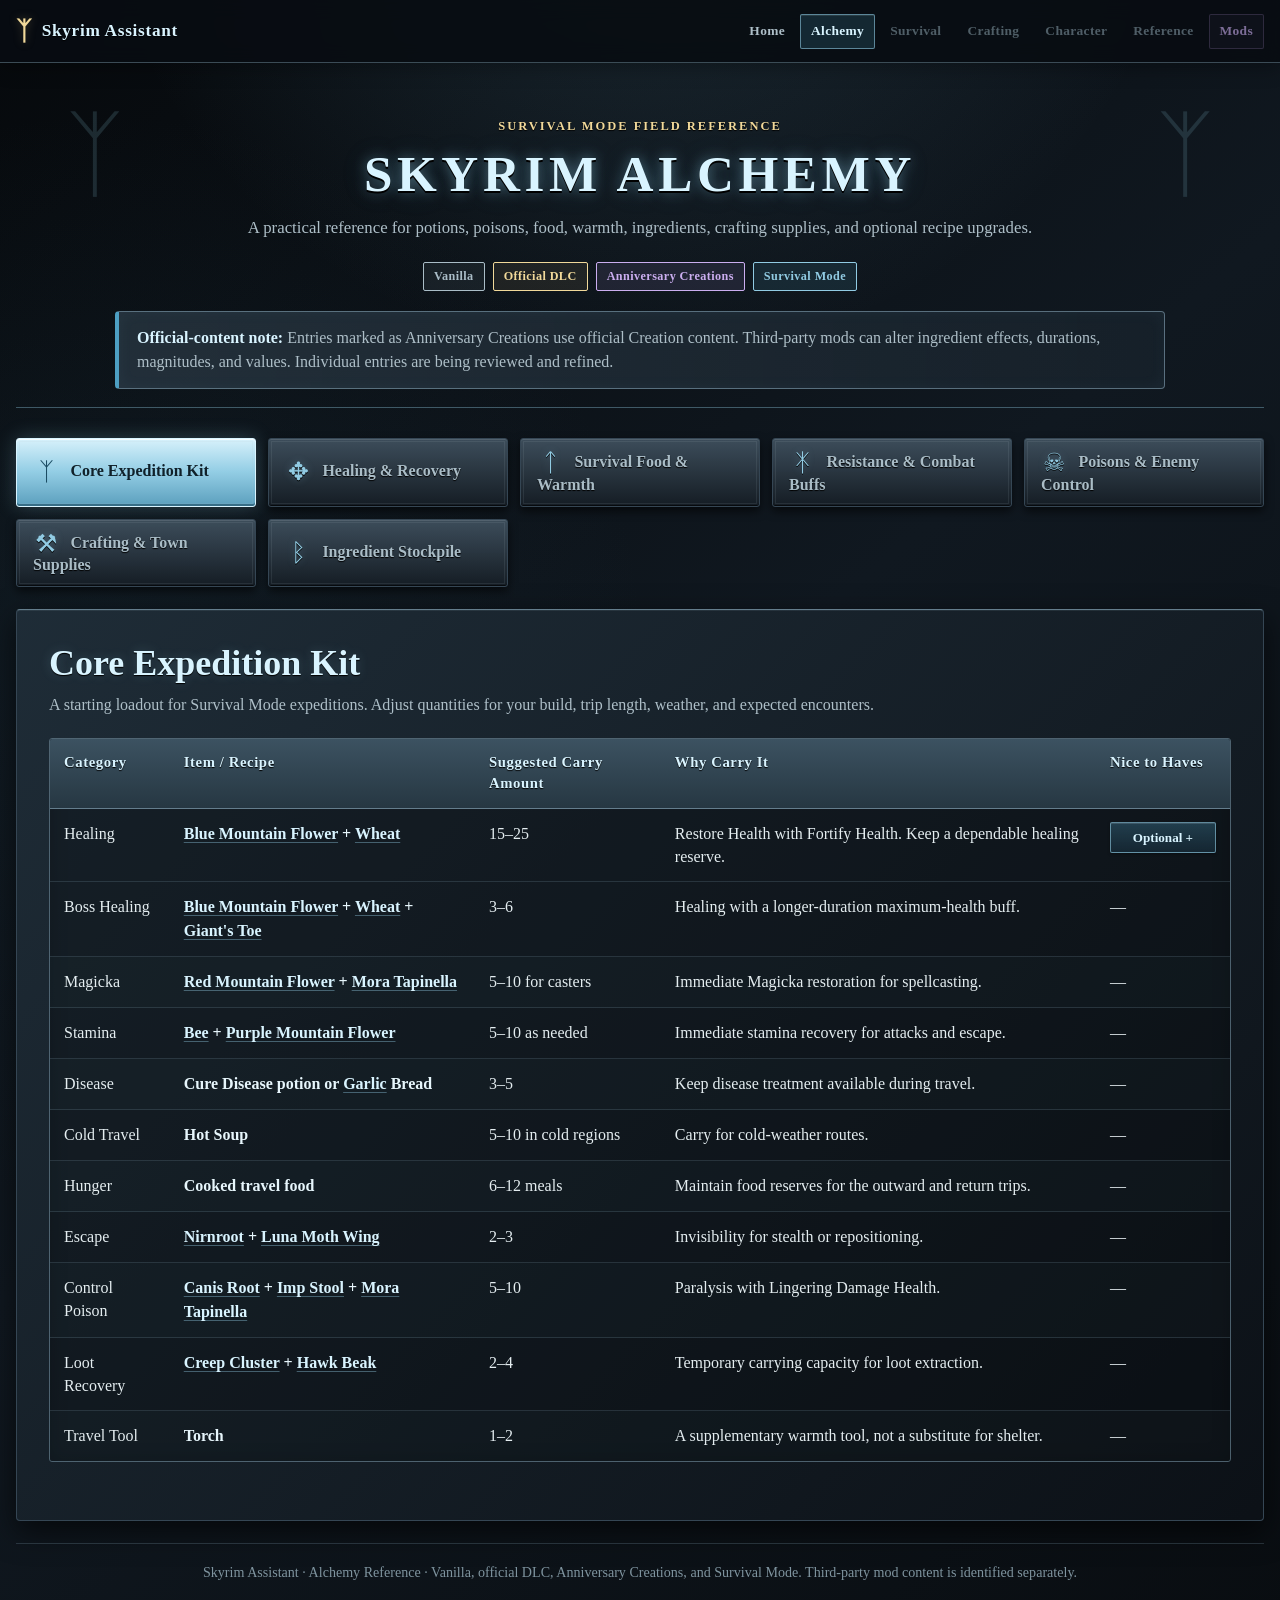
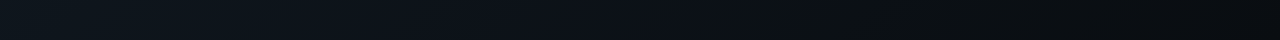
==== Alchemy.html @ 19f149a6 "Survival - Hot Soup Added" ====
<!doctype html>
<html lang="en">

<head>
    <meta charset="utf-8" />
    <meta name="viewport" content="width=device-width, initial-scale=1" />
    <meta name="description"
        content="Skyrim Anniversary Edition Survival Mode alchemy reference for potions, poisons, ingredients, food, and crafting." />

    <title>Alchemy | Skyrim Assistant</title>

    <link rel="stylesheet" href="css/Site.css" />
    <link rel="stylesheet" href="css/Alchemy.css" />
</head>

<body>
    <header class="site-header">
        <div class="site-header-inner">
            <a class="site-logo" href="index.html">
                <span class="site-logo-rune" aria-hidden="true">ᛉ</span>
                <span>Skyrim Assistant</span>
            </a>

            <nav class="site-nav" aria-label="Main navigation">
                <a href="index.html">Home</a>
                <a class="active" href="Alchemy.html" aria-current="page">Alchemy</a>
                <span class="site-nav-placeholder">Survival</span>
                <span class="site-nav-placeholder">Crafting</span>
                <span class="site-nav-placeholder">Character</span>
                <span class="site-nav-placeholder">Reference</span>
                <span class="site-nav-placeholder mod-nav-link">Mods</span>
            </nav>
        </div>
    </header>

    <main class="page-shell">
        <header class="page-header">
            <p class="page-kicker">Survival Mode Field Reference</p>
            <h1>Skyrim Alchemy</h1>

            <p class="subtitle">
                A practical reference for potions, poisons, food, warmth, ingredients,
                crafting supplies, and optional recipe upgrades.
            </p>

            <div class="content-status" aria-label="Supported content">
                <span class="content-badge badge-vanilla">Vanilla</span>
                <span class="content-badge badge-dlc">Official DLC</span>
                <span class="content-badge badge-ae">Anniversary Creations</span>
                <span class="content-badge badge-survival">Survival Mode</span>
            </div>

            <div class="warning">
                <strong>Official-content note:</strong>
                Entries marked as Anniversary Creations use official Creation content.
                Third-party mods can alter ingredient effects, durations, magnitudes,
                and values. Individual entries are being reviewed and refined.
            </div>
        </header>

        <nav class="category-nav" aria-label="Alchemy categories">
            <button class="tab-button active" type="button" data-target="core-kit">
                <span class="tab-icon" aria-hidden="true">ᛉ</span>
                Core Expedition Kit
            </button>

            <button class="tab-button" type="button" data-target="healing">
                <span class="tab-icon" aria-hidden="true">✥</span>
                Healing &amp; Recovery
            </button>

            <button class="tab-button" type="button" data-target="survival">
                <span class="tab-icon" aria-hidden="true">ᛏ</span>
                Survival Food &amp; Warmth
            </button>

            <button class="tab-button" type="button" data-target="resistance">
                <span class="tab-icon" aria-hidden="true">ᛡ</span>
                Resistance &amp; Combat Buffs
            </button>

            <button class="tab-button" type="button" data-target="poisons">
                <span class="tab-icon" aria-hidden="true">☠</span>
                Poisons &amp; Enemy Control
            </button>

            <button class="tab-button" type="button" data-target="crafting">
                <span class="tab-icon" aria-hidden="true">⚒</span>
                Crafting &amp; Town Supplies
            </button>

            <button class="tab-button" type="button" data-target="ingredients">
                <span class="tab-icon" aria-hidden="true">ᛒ</span>
                Ingredient Stockpile
            </button>

        </nav>

        <!-- CORE EXPEDITION KIT -->
        <section id="core-kit" class="panel active">
            <h2>Core Expedition Kit</h2>

            <p class="panel-intro">
                A starting loadout for Survival Mode expeditions. Adjust quantities
                for your build, trip length, weather, and expected encounters.
            </p>

            <div class="table-wrap">
                <table>
                    <thead>
                        <tr>
                            <th scope="col">Category</th>
                            <th scope="col">Item / Recipe</th>
                            <th scope="col">Suggested Carry Amount</th>
                            <th scope="col">Why Carry It</th>
                            <th scope="col">Nice to Haves</th>
                        </tr>
                    </thead>

                    <tbody>
                        <tr>
                            <td>Healing</td>
                            <td class="recipe">Blue Mountain Flower + Wheat</td>
                            <td>15–25</td>
                            <td>
                                Restore Health with Fortify Health.
                                Keep a dependable healing reserve.
                            </td>
                            <td>
                                <button class="nice-to-have-button" type="button" aria-expanded="false"
                                    aria-controls="nice-core-healing">
                                    Optional +
                                </button>
                            </td>
                        </tr>

                        <tr id="nice-core-healing" class="nice-to-have-row" hidden>
                            <td colspan="5">
                                <div class="nice-to-have-content">
                                    <strong>Nice to haves:</strong>
                                    Add Giant's Toe for longer-duration Fortify Health.
                                    Reserve this variant for difficult encounters rather than
                                    routine batches.
                                </div>
                            </td>
                        </tr>

                        <tr>
                            <td>Boss Healing</td>
                            <td class="recipe">
                                Blue Mountain Flower + Wheat + Giant's Toe
                            </td>
                            <td>3–6</td>
                            <td>
                                Healing with a longer-duration maximum-health buff.
                            </td>
                            <td>—</td>
                        </tr>

                        <tr>
                            <td>Magicka</td>
                            <td class="recipe">Red Mountain Flower + Mora Tapinella</td>
                            <td>5–10 for casters</td>
                            <td>Immediate Magicka restoration for spellcasting.</td>
                            <td>—</td>
                        </tr>

                        <tr>
                            <td>Stamina</td>
                            <td class="recipe">Bee + Purple Mountain Flower</td>
                            <td>5–10 as needed</td>
                            <td>Immediate stamina recovery for attacks and escape.</td>
                            <td>—</td>
                        </tr>

                        <tr>
                            <td>Disease</td>
                            <td class="recipe">Cure Disease potion or Garlic Bread</td>
                            <td>3–5</td>
                            <td>Keep disease treatment available during travel.</td>
                            <td>—</td>
                        </tr>

                        <tr>
                            <td>Cold Travel</td>
                            <td class="recipe">Hot Soup</td>
                            <td>5–10 in cold regions</td>
                            <td>Carry for cold-weather routes.</td>
                            <td>—</td>
                        </tr>

                        <tr>
                            <td>Hunger</td>
                            <td class="recipe">Cooked travel food</td>
                            <td>6–12 meals</td>
                            <td>Maintain food reserves for the outward and return trips.</td>
                            <td>—</td>
                        </tr>

                        <tr>
                            <td>Escape</td>
                            <td class="recipe">Nirnroot + Luna Moth Wing</td>
                            <td>2–3</td>
                            <td>Invisibility for stealth or repositioning.</td>
                            <td>—</td>
                        </tr>

                        <tr>
                            <td>Control Poison</td>
                            <td class="recipe">
                                Canis Root + Imp Stool + Mora Tapinella
                            </td>
                            <td>5–10</td>
                            <td>Paralysis with Lingering Damage Health.</td>
                            <td>—</td>
                        </tr>

                        <tr>
                            <td>Loot Recovery</td>
                            <td class="recipe">Creep Cluster + Hawk Beak</td>
                            <td>2–4</td>
                            <td>Temporary carrying capacity for loot extraction.</td>
                            <td>—</td>
                        </tr>

                        <tr>
                            <td>Travel Tool</td>
                            <td class="recipe">Torch</td>
                            <td>1–2</td>
                            <td>A supplementary warmth tool, not a substitute for shelter.</td>
                            <td>—</td>
                        </tr>
                    </tbody>
                </table>
            </div>
        </section>

        <!--Healing & Recovery-->
        <section class="panel" id="healing">
            <h2>
                Healing &amp; Recovery
            </h2>
            <p class="panel-intro">
                Practical recipes for health, stamina, and Magicka restoration, regeneration, disease treatment, and
                temporary carrying capacity. Open an optional group for ingredient alternatives, pairing warnings, and
                selected specialty recipes.
            </p>
            <div class="table-wrap">
                <table>
                    <thead>
                        <tr>
                            <th scope="col">
                                Effects
                            </th>
                            <th scope="col">
                                Ingredients
                            </th>
                            <th scope="col">
                                Use Case
                            </th>
                            <th scope="col">
                                Nice to Haves
                            </th>
                        </tr>
                    </thead>

                    <!-- START: RESTORE HEALTH MAIN ROW -->
                    <tbody>
                        <tr>
                            <td>
                                Restore Health
                            </td>
                            <td class="recipe">
                                Blue Mountain Flower + Butterfly Wing
                            </td>
                            <td>
                                <span class="tag tag-essential">
                                    Essential
                                </span>
                                Basic immediate healing using gatherable ingredients.
                                Pick Blue Mountain Flowers and catch orange butterflies.
                                Open the ingredient pool for substitutes and useful pairings.
                            </td>
                            <td>
                                <button aria-controls="nice-healing-basic" aria-expanded="false"
                                    class="nice-to-have-button" type="button">
                                    Optional +
                                </button>
                            </td>
                        </tr>
                    </tbody>
                    <!-- END: RESTORE HEALTH MAIN ROW -->
                    <!-- START: NICE HEALING BASIC -->
                    <tbody class="ingredient-pool" hidden="" id="nice-healing-basic">
                        <tr class="nice-to-have-row healing-legend-row">
                            <td colspan="4">
                                <strong>
                                    Healing ingredient pool:
                                </strong>
                                Combine two different ingredients from the ingredient rows below. Green means no harmful
                                shared effects with other ingredients in this listed pool. Yellow identifies pairings to
                                avoid. Purple rows are complete specialty recipes. Add a third ingredient only when it
                                improves magnitude, duration, or useful effects.
                            </td>
                        </tr>
                        <tr class="nice-to-have-row ingredient-safe">
                            <td>
                                Restore Health
                            </td>
                            <td class="recipe">
                                Blue Mountain Flower
                            </td>
                            <td class="nice-to-have-use">
                                Gather flowers while traveling or grow your own.
                                Wheat also adds Fortify Health.
                            </td>
                            <td class="nice-to-have-empty-cell">
                            </td>
                        </tr>
                        <tr class="nice-to-have-row ingredient-safe">
                            <td>
                                Restore Health
                            </td>
                            <td class="recipe">
                                Butterfly Wing
                            </td>
                            <td class="nice-to-have-use">
                                Catch orange butterflies, not blue butterflies.
                            </td>
                            <td class="nice-to-have-empty-cell">
                            </td>
                        </tr>
                        <tr class="nice-to-have-row ingredient-safe">
                            <td>
                                Restore Health
                            </td>
                            <td class="recipe">
                                Blue Dartwing
                            </td>
                            <td class="nice-to-have-use">
                                Collect blue dragonflies near water.
                                Swamp Fungal Pod or Ash Hopper Jelly also adds Resist Shock.
                            </td>
                            <td class="nice-to-have-empty-cell">
                            </td>
                        </tr>
                        <tr class="nice-to-have-row ingredient-safe">
                            <td>
                                Restore Health
                            </td>
                            <td class="recipe">
                                Charred Skeever Hide
                            </td>
                            <td class="nice-to-have-use">
                                Collect from cooked skeevers, not ordinary dead skeevers.
                                Ash Hopper Jelly also adds Restore Stamina;
                                Felsaad Tern Feathers also adds Cure Disease.
                            </td>
                            <td class="nice-to-have-empty-cell">
                            </td>
                        </tr>
                        <tr class="nice-to-have-row ingredient-safe">
                            <td>
                                Restore Health
                            </td>
                            <td class="recipe">
                                Rock Warbler Egg
                            </td>
                            <td class="nice-to-have-use">
                                Harvest nests in rocky regions, especially the Reach.
                                Keep as an opportunistic substitute.
                            </td>
                            <td class="nice-to-have-empty-cell">
                            </td>
                        </tr>
                        <tr class="nice-to-have-row ingredient-safe">
                            <td>
                                Restore Health
                            </td>
                            <td class="recipe">
                                Ash Hopper Jelly
                            </td>
                            <td class="nice-to-have-use">
                                <span class="tag tag-dlc">
                                    Dragonborn / Solstheim
                                </span>
                                Loot ash hoppers.
                                Blue Dartwing or Swamp Fungal Pod also adds Resist Shock;
                                Charred Skeever Hide also adds Restore Stamina.
                            </td>
                            <td class="nice-to-have-empty-cell">
                            </td>
                        </tr>
                        <tr class="nice-to-have-row ingredient-safe">
                            <td>
                                Restore Health
                            </td>
                            <td class="recipe">
                                Felsaad Tern Feathers
                            </td>
                            <td class="nice-to-have-use">
                                <span class="tag tag-dlc">
                                    Dragonborn / Solstheim
                                </span>
                                Collect from Felsaad Terns.
                                Charred Skeever Hide also adds Cure Disease.
                            </td>
                            <td class="nice-to-have-empty-cell">
                            </td>
                        </tr>
                        <tr class="nice-to-have-row ingredient-caution">
                            <td>
                                Restore Health
                            </td>
                            <td class="recipe">
                                Wheat
                            </td>
                            <td class="nice-to-have-use">
                                Harvest from farms or grow your own.
                                <strong>
                                    Avoid Swamp Fungal Pod:
                                </strong>
                                this pairing adds Lingering Damage Magicka.
                                Butterfly Wing gives healing only;
                                Blue Mountain Flower also adds Fortify Health.
                            </td>
                            <td class="nice-to-have-empty-cell">
                            </td>
                        </tr>
                        <tr class="nice-to-have-row ingredient-caution">
                            <td>
                                Restore Health
                            </td>
                            <td class="recipe">
                                Swamp Fungal Pod
                            </td>
                            <td class="nice-to-have-use">
                                Gather in Hjaalmarch's marshes.
                                <strong>
                                    Avoid Wheat:
                                </strong>
                                this pairing adds Lingering Damage Magicka.
                                Blue Dartwing or Ash Hopper Jelly also adds Resist Shock.
                            </td>
                            <td class="nice-to-have-empty-cell">
                            </td>
                        </tr>
                        <tr class="nice-to-have-row healing-specialty">
                            <td>
                                Restore Health + longer-duration Fortify Health
                            </td>
                            <td class="recipe">
                                Blue Mountain Flower + Wheat + Giant's Toe
                            </td>
                            <td class="nice-to-have-use">
                                Specialty recipe using a Giant's Toe already collected.
                                Normally extends Fortify Health from 60 to 300 seconds.
                                It does not increase immediate healing.
                                Giant's Toe is not an interchangeable healing ingredient.
                            </td>
                            <td class="nice-to-have-empty-cell">
                            </td>
                        </tr>
                    </tbody>
                    <!-- END: NICE HEALING BASIC -->

                    <!-- START: REGENERATE HEALTH MAIN ROW -->
                    <tbody>
                        <tr>
                            <td>
                                Regenerate Health
                            </td>
                            <td class="recipe">
                                Garlic + Juniper Berries
                            </td>
                            <td>
                                <span class="tag tag-survival">
                                    Important for Survival
                                </span>
                                Supports health recovery over time rather than immediate healing.
                                Collect Garlic from kitchens and Juniper Berries while exploring.
                                Keep Restore Health potions available for emergencies.
                            </td>
                            <td>
                                <button aria-controls="nice-health-regeneration" aria-expanded="false"
                                    class="nice-to-have-button" type="button">
                                    Optional +
                                </button>
                            </td>
                        </tr>
                    </tbody>
                    <!-- END: REGENERATE HEALTH MAIN ROW -->
                    <!-- START: NICE HEALTH REGENERATION -->
                    <tbody class="ingredient-pool" hidden="" id="nice-health-regeneration">
                        <tr class="nice-to-have-row healing-legend-row">
                            <td colspan="4">
                                <strong>
                                    Health regeneration ingredient pool:
                                </strong>
                                Combine two different ingredients from the ingredient rows below. Green means no harmful
                                shared effects with other ingredients in this listed pool. Yellow identifies pairings to
                                avoid. Purple rows are complete specialty recipes. Add a third ingredient only when it
                                improves magnitude, duration, or useful effects.
                            </td>
                        </tr>
                        <tr class="nice-to-have-row ingredient-safe">
                            <td>
                                Regenerate Health
                            </td>
                            <td class="recipe">
                                Garlic
                            </td>
                            <td class="nice-to-have-use">
                                Collect hanging Garlic braids and loose kitchen supplies.
                                Keep a separate reserve for cooking.
                            </td>
                            <td class="nice-to-have-empty-cell">
                            </td>
                        </tr>
                        <tr class="nice-to-have-row ingredient-safe">
                            <td>
                                Regenerate Health
                            </td>
                            <td class="recipe">
                                Juniper Berries
                            </td>
                            <td class="nice-to-have-use">
                                Gather from juniper trees, especially in the Reach.
                                Angelfish also adds Fortify Archery.
                            </td>
                            <td class="nice-to-have-empty-cell">
                            </td>
                        </tr>
                        <tr class="nice-to-have-row ingredient-safe">
                            <td>
                                Regenerate Health
                            </td>
                            <td class="recipe">
                                Vampire Dust
                            </td>
                            <td class="nice-to-have-use">
                                Save drops from defeated vampires.
                                Luna Moth Wing also adds Invisibility.
                                Treat as encounter loot rather than a bulk gathering staple.
                            </td>
                            <td class="nice-to-have-empty-cell">
                            </td>
                        </tr>
                        <tr class="nice-to-have-row ingredient-safe">
                            <td>
                                Regenerate Health
                            </td>
                            <td class="recipe">
                                Emperor Parasol Moss
                            </td>
                            <td class="nice-to-have-use">
                                <span class="tag tag-dlc">
                                    Dragonborn / Solstheim
                                </span>
                                Gather while exploring Solstheim.
                                Keep as a regional substitute.
                            </td>
                            <td class="nice-to-have-empty-cell">
                            </td>
                        </tr>
                        <tr class="nice-to-have-row ingredient-safe">
                            <td>
                                Regenerate Health
                            </td>
                            <td class="recipe">
                                Angelfish
                            </td>
                            <td class="nice-to-have-use">
                                <span class="tag tag-ae">
                                    Official Creation / Fishing
                                </span>
                                Nordic Barnacle also adds Waterbreathing;
                                Juniper Berries also adds Fortify Archery.
                                Save for useful specialty combinations.
                            </td>
                            <td class="nice-to-have-empty-cell">
                            </td>
                        </tr>
                        <tr class="nice-to-have-row ingredient-caution">
                            <td>
                                Regenerate Health
                            </td>
                            <td class="recipe">
                                Luna Moth Wing
                            </td>
                            <td class="nice-to-have-use">
                                Catch luna moths while exploring at night.
                                <strong>
                                    Avoid Namira's Rot and Nordic Barnacle:
                                </strong>
                                either pairing adds Damage Magicka.
                                Vampire Dust also adds Invisibility.
                            </td>
                            <td class="nice-to-have-empty-cell">
                            </td>
                        </tr>
                        <tr class="nice-to-have-row ingredient-caution">
                            <td>
                                Regenerate Health
                            </td>
                            <td class="recipe">
                                Namira's Rot
                            </td>
                            <td class="nice-to-have-use">
                                Gather fungus from cave floors.
                                <strong>
                                    Avoid Luna Moth Wing and Nordic Barnacle:
                                </strong>
                                either pairing adds Damage Magicka.
                                Garlic or Juniper Berries is a clean pairing.
                            </td>
                            <td class="nice-to-have-empty-cell">
                            </td>
                        </tr>
                        <tr class="nice-to-have-row ingredient-caution">
                            <td>
                                Regenerate Health
                            </td>
                            <td class="recipe">
                                Nordic Barnacle
                            </td>
                            <td class="nice-to-have-use">
                                Gather barnacle clusters around submerged ruins and shipwrecks.
                                <strong>
                                    Avoid Luna Moth Wing and Namira's Rot:
                                </strong>
                                either pairing adds Damage Magicka.
                                Angelfish also adds Waterbreathing.
                            </td>
                            <td class="nice-to-have-empty-cell">
                            </td>
                        </tr>
                        <tr class="nice-to-have-row healing-specialty">
                            <td>
                                Regenerate Health + Invisibility
                            </td>
                            <td class="recipe">
                                Luna Moth Wing + Vampire Dust
                            </td>
                            <td class="nice-to-have-use">
                                A two-ingredient stealth-and-recovery potion.
                                Useful for retreating or repositioning while supporting recovery.
                                A third ingredient is unnecessary unless it adds another useful effect.
                            </td>
                            <td class="nice-to-have-empty-cell">
                            </td>
                        </tr>
                        <tr class="nice-to-have-row healing-specialty">
                            <td>
                                Regenerate Health + Waterbreathing
                            </td>
                            <td class="recipe">
                                Angelfish + Nordic Barnacle
                            </td>
                            <td class="nice-to-have-use">
                                <span class="tag tag-ae">
                                    Official Creation / Fishing
                                </span>
                                Combines recovery support with underwater breathing.
                                Use when exploring submerged locations with an Angelfish available.
                            </td>
                            <td class="nice-to-have-empty-cell">
                            </td>
                        </tr>
                        <tr class="nice-to-have-row healing-specialty">
                            <td>
                                Regenerate Health + Fortify Archery
                            </td>
                            <td class="recipe">
                                Angelfish + Juniper Berries
                            </td>
                            <td class="nice-to-have-use">
                                <span class="tag tag-ae">
                                    Official Creation / Fishing
                                </span>
                                Situational archer preparation.
                                Combines regeneration support with an archery buff
                                using only two ingredients.
                            </td>
                            <td class="nice-to-have-empty-cell">
                            </td>
                        </tr>
                    </tbody>
                    <!-- END: NICE HEALTH REGENERATION -->

                    <!-- START: RESTORE STAMINA MAIN ROW -->
                    <tbody>
                        <tr>
                            <td>
                                Restore Stamina
                            </td>
                            <td class="recipe">
                                Bee + Purple Mountain Flower
                            </td>
                            <td>
                                Immediate stamina recovery for sprinting, power attacks,
                                and escaping dangerous encounters.
                                Collect Bees and Purple Mountain Flowers while traveling.
                                Open the ingredient pool for alternatives, pairing warnings,
                                and specialty recipes.
                            </td>
                            <td>
                                <button aria-controls="nice-stamina-basic" aria-expanded="false"
                                    class="nice-to-have-button" type="button">
                                    Optional +
                                </button>
                            </td>
                        </tr>
                    </tbody>
                    <!-- END: RESTORE STAMINA MAIN ROW -->
                    <!-- START: NICE STAMINA BASIC -->
                    <tbody class="ingredient-pool" hidden="" id="nice-stamina-basic">
                        <tr class="nice-to-have-row healing-legend-row">
                            <td colspan="4">
                                <strong>
                                    Stamina restoration ingredient pool:
                                </strong>
                                Combine two different ingredients from the ingredient rows below. Green means no harmful
                                shared effects with other ingredients in this listed pool. Yellow identifies pairings to
                                avoid. Purple rows are complete specialty recipes. Add a third ingredient only when it
                                improves magnitude, duration, or useful effects.
                            </td>
                        </tr>
                        <tr class="nice-to-have-row ingredient-safe">
                            <td>
                                Restore Stamina
                            </td>
                            <td class="recipe">
                                Orange Dartwing
                            </td>
                            <td class="nice-to-have-use">
                                Catch orange dragonflies near water.
                                Blue Dartwing is a different ingredient, not a substitute.
                                Pair with Bee or Purple Mountain Flower for stamina restoration.
                            </td>
                            <td class="nice-to-have-empty-cell">
                            </td>
                        </tr>
                        <tr class="nice-to-have-row ingredient-safe">
                            <td>
                                Restore Stamina
                            </td>
                            <td class="recipe">
                                Charred Skeever Hide
                            </td>
                            <td class="nice-to-have-use">
                                Collect from cooked skeevers, not ordinary dead skeevers.
                                Eye of Sabre Cat also adds Restore Health;
                                Mudcrab Chitin also adds Cure Disease and Resist Poison.
                            </td>
                            <td class="nice-to-have-empty-cell">
                            </td>
                        </tr>
                        <tr class="nice-to-have-row ingredient-safe">
                            <td>
                                Restore Stamina
                            </td>
                            <td class="recipe">
                                Mudcrab Chitin
                            </td>
                            <td class="nice-to-have-use">
                                Collect from defeated mudcrabs.
                                Charred Skeever Hide also adds Cure Disease and Resist Poison.
                            </td>
                            <td class="nice-to-have-empty-cell">
                            </td>
                        </tr>
                        <tr class="nice-to-have-row ingredient-safe">
                            <td>
                                Restore Stamina
                            </td>
                            <td class="recipe">
                                Eye of Sabre Cat
                            </td>
                            <td class="nice-to-have-use">
                                Save drops from defeated sabre cats.
                                Charred Skeever Hide also adds Restore Health.
                                Treat as encounter loot rather than a routine gathering staple.
                            </td>
                            <td class="nice-to-have-empty-cell">
                            </td>
                        </tr>
                        <tr class="nice-to-have-row ingredient-safe">
                            <td>
                                Restore Stamina
                            </td>
                            <td class="recipe">
                                Hawk Beak
                            </td>
                            <td class="nice-to-have-use">
                                Collect from hawks you bring down.
                                Purple Mountain Flower also adds Resist Frost;
                                Netch Jelly also adds Fortify Carry Weight.
                            </td>
                            <td class="nice-to-have-empty-cell">
                            </td>
                        </tr>
                        <tr class="nice-to-have-row ingredient-safe">
                            <td>
                                Restore Stamina
                            </td>
                            <td class="recipe">
                                Large Antlers
                            </td>
                            <td class="nice-to-have-use">
                                Collect from deer.
                                Small Antlers are a different ingredient, not a substitute.
                                Torchbug Thorax also adds Fortify Stamina.
                            </td>
                            <td class="nice-to-have-empty-cell">
                            </td>
                        </tr>
                        <tr class="nice-to-have-row ingredient-safe">
                            <td>
                                Restore Stamina
                            </td>
                            <td class="recipe">
                                Netch Jelly
                            </td>
                            <td class="nice-to-have-use">
                                <span class="tag tag-dlc">
                                    Dragonborn / Solstheim
                                </span>
                                Collect from defeated netches.
                                Has a 2× Restore Stamina magnitude modifier.
                                Hawk Beak also adds Fortify Carry Weight.
                                Save for stronger recovery or specialty combinations.
                            </td>
                            <td class="nice-to-have-empty-cell">
                            </td>
                        </tr>
                        <tr class="nice-to-have-row ingredient-caution">
                            <td>
                                Restore Stamina
                            </td>
                            <td class="recipe">
                                Bee
                            </td>
                            <td class="nice-to-have-use">
                                Catch around beehives.
                                <strong>
                                    Avoid Honeycomb:
                                </strong>
                                this pairing adds Ravage Stamina.
                                Purple Mountain Flower is a clean baseline partner.
                            </td>
                            <td class="nice-to-have-empty-cell">
                            </td>
                        </tr>
                        <tr class="nice-to-have-row ingredient-caution">
                            <td>
                                Restore Stamina
                            </td>
                            <td class="recipe">
                                Purple Mountain Flower
                            </td>
                            <td class="nice-to-have-use">
                                Gather along roads or grow your own.
                                <strong>
                                    Avoid Torchbug Thorax:
                                </strong>
                                this pairing adds Lingering Damage Magicka.
                                Bee gives restoration only;
                                Hawk Beak also adds Resist Frost.
                            </td>
                            <td class="nice-to-have-empty-cell">
                            </td>
                        </tr>
                        <tr class="nice-to-have-row ingredient-caution">
                            <td>
                                Restore Stamina
                            </td>
                            <td class="recipe">
                                Honeycomb
                            </td>
                            <td class="nice-to-have-use">
                                Collect from beehives.
                                <strong>
                                    Avoid Bee:
                                </strong>
                                this pairing adds Ravage Stamina.
                                Purple Mountain Flower is a clean alternative.
                            </td>
                            <td class="nice-to-have-empty-cell">
                            </td>
                        </tr>
                        <tr class="nice-to-have-row ingredient-caution">
                            <td>
                                Restore Stamina
                            </td>
                            <td class="recipe">
                                Torchbug Thorax
                            </td>
                            <td class="nice-to-have-use">
                                Catch torchbugs at night.
                                <strong>
                                    Avoid Purple Mountain Flower:
                                </strong>
                                this pairing adds Lingering Damage Magicka.
                                Large Antlers also adds Fortify Stamina.
                            </td>
                            <td class="nice-to-have-empty-cell">
                            </td>
                        </tr>
                        <tr class="nice-to-have-row healing-specialty">
                            <td>
                                Restore Stamina + Restore Health
                            </td>
                            <td class="recipe">
                                Charred Skeever Hide + Eye of Sabre Cat
                            </td>
                            <td class="nice-to-have-use">
                                Two-resource recovery using encounter supplies.
                                No third ingredient needed.
                            </td>
                            <td class="nice-to-have-empty-cell">
                            </td>
                        </tr>
                        <tr class="nice-to-have-row healing-specialty">
                            <td>
                                Restore Stamina + Fortify Stamina
                            </td>
                            <td class="recipe">
                                Large Antlers + Torchbug Thorax
                            </td>
                            <td class="nice-to-have-use">
                                Immediate stamina recovery with a temporary increase
                                to maximum stamina.
                                A complete two-ingredient recipe.
                            </td>
                            <td class="nice-to-have-empty-cell">
                            </td>
                        </tr>
                        <tr class="nice-to-have-row healing-specialty">
                            <td>
                                Restore Stamina + Resist Frost
                            </td>
                            <td class="recipe">
                                Purple Mountain Flower + Hawk Beak
                            </td>
                            <td class="nice-to-have-use">
                                Stamina recovery with protection against frost damage.
                                Resist Frost does not protect against Survival Mode's
                                environmental cold.
                            </td>
                            <td class="nice-to-have-empty-cell">
                            </td>
                        </tr>
                        <tr class="nice-to-have-row healing-specialty">
                            <td>
                                Restore Stamina + Regenerate Stamina
                            </td>
                            <td class="recipe">
                                Bee + Purple Mountain Flower + Mora Tapinella
                            </td>
                            <td class="nice-to-have-use">
                                Immediate recovery plus stamina regeneration.
                                Bee and Purple Mountain Flower activate Restore Stamina.
                                Bee and Mora Tapinella activate Regenerate Stamina.
                                The third ingredient adds a useful effect rather than
                                merely repeating restoration.
                            </td>
                            <td class="nice-to-have-empty-cell">
                            </td>
                        </tr>
                    </tbody>
                    <!-- END: NICE STAMINA BASIC -->
                    <!-- START: REGENERATE STAMINA MAIN ROW -->
                    <tbody>
                        <tr>
                            <td>
                                Regenerate Stamina
                            </td>
                            <td class="recipe">
                                Fly Amanita + Mora Tapinella
                            </td>
                            <td>
                                Faster stamina recovery during extended activity,
                                rather than an immediate refill.
                                Gather Fly Amanita and Mora Tapinella or grow your own.
                                Open the ingredient pool for alternatives and a
                                two-handed combat preparation recipe.
                            </td>
                            <td>
                                <button aria-controls="nice-stamina-regeneration" aria-expanded="false"
                                    class="nice-to-have-button" type="button">
                                    Optional +
                                </button>
                            </td>
                        </tr>
                    </tbody>
                    <!-- END: REGENERATE STAMINA MAIN ROW -->
                    <!-- START: NICE STAMINA REGENERATION -->
                    <tbody class="ingredient-pool" hidden="" id="nice-stamina-regeneration">
                        <tr class="nice-to-have-row healing-legend-row">
                            <td colspan="4">
                                <strong>
                                    Stamina regeneration ingredient pool:
                                </strong>
                                Combine two different ingredients from the ingredient rows below. Green means no harmful
                                shared effects with other ingredients in this listed pool. Purple rows are complete
                                specialty recipes. Add a third ingredient only when it improves magnitude, duration, or
                                useful effects.
                            </td>
                        </tr>
                        <tr class="nice-to-have-row ingredient-safe">
                            <td>
                                Regenerate Stamina
                            </td>
                            <td class="recipe">
                                Fly Amanita
                            </td>
                            <td class="nice-to-have-use">
                                Gather red mushrooms or grow your own.
                                Pair with Bee, Mora Tapinella, or Scaly Pholiota
                                for stamina regeneration only.
                                Used in the two-handed specialty below.
                            </td>
                            <td class="nice-to-have-empty-cell">
                            </td>
                        </tr>
                        <tr class="nice-to-have-row ingredient-safe">
                            <td>
                                Regenerate Stamina
                            </td>
                            <td class="recipe">
                                Mora Tapinella
                            </td>
                            <td class="nice-to-have-use">
                                Gather from forest logs and stumps or grow your own.
                                Bee or Fly Amanita gives regeneration only;
                                Scaly Pholiota also adds Fortify Illusion.
                            </td>
                            <td class="nice-to-have-empty-cell">
                            </td>
                        </tr>
                        <tr class="nice-to-have-row ingredient-safe">
                            <td>
                                Regenerate Stamina
                            </td>
                            <td class="recipe">
                                Scaly Pholiota
                            </td>
                            <td class="nice-to-have-use">
                                Gather from trees and stumps or grow your own.
                                Bee or Fly Amanita gives regeneration only;
                                Mora Tapinella also adds Fortify Illusion.
                            </td>
                            <td class="nice-to-have-empty-cell">
                            </td>
                        </tr>
                        <tr class="nice-to-have-row ingredient-safe">
                            <td>
                                Regenerate Stamina
                            </td>
                            <td class="recipe">
                                Bee
                            </td>
                            <td class="nice-to-have-use">
                                Catch around beehives.
                                Pair with Fly Amanita, Mora Tapinella, or Scaly Pholiota
                                for stamina regeneration only.
                                Used in the two-handed specialty below.
                            </td>
                            <td class="nice-to-have-empty-cell">
                            </td>
                        </tr>
                        <tr class="nice-to-have-row healing-specialty">
                            <td>
                                Regenerate Stamina + Fortify Two-handed + Resist Fire
                            </td>
                            <td class="recipe">
                                Bee + Fly Amanita + Dragon's Tongue
                            </td>
                            <td class="nice-to-have-use">
                                Preparation for sustained two-handed combat,
                                especially against fire damage.
                                Bee and Fly Amanita activate Regenerate Stamina.
                                Fly Amanita and Dragon's Tongue activate
                                Fortify Two-handed and Resist Fire.
                            </td>
                            <td class="nice-to-have-empty-cell">
                            </td>
                        </tr>
                    </tbody>
                    <!-- END: NICE STAMINA REGENERATION -->
                    <!-- START: RESTORE MAGICKA MAIN ROW -->
                    <tbody>
                        <tr>
                            <td>
                                Restore Magicka
                            </td>
                            <td class="recipe">
                                Red Mountain Flower + Mora Tapinella
                            </td>
                            <td>
                                Immediate Magicka recovery for spellcasting.
                                Gather Red Mountain Flowers along roads and Mora Tapinella
                                from forest logs and stumps, or grow your own.
                                Open the ingredient pool for alternatives, pairing warnings,
                                and specialty recipes.
                            </td>
                            <td>
                                <button aria-controls="nice-magicka-basic" aria-expanded="false"
                                    class="nice-to-have-button" type="button">
                                    Optional +
                                </button>
                            </td>
                        </tr>
                    </tbody>
                    <!-- END: RESTORE MAGICKA MAIN ROW -->
                    <!-- START: NICE MAGICKA BASIC -->
                    <tbody class="ingredient-pool" hidden="" id="nice-magicka-basic">
                        <tr class="nice-to-have-row healing-legend-row">
                            <td colspan="4">
                                <strong>
                                    Magicka restoration ingredient pool:
                                </strong>
                                Combine two different ingredients from the ingredient rows below. Green means no harmful
                                shared effects with other ingredients in this listed pool. Yellow identifies pairings to
                                avoid. Purple rows are complete specialty recipes. Add a third ingredient only when it
                                improves magnitude, duration, or useful effects.
                            </td>
                        </tr>
                        <tr class="nice-to-have-row ingredient-safe">
                            <td>
                                Restore Magicka
                            </td>
                            <td class="recipe">
                                Mora Tapinella
                            </td>
                            <td class="nice-to-have-use">
                                Gather from forest logs and stumps or grow your own.
                                Red Mountain Flower gives restoration only;
                                Dwarven Oil also adds Fortify Illusion.
                            </td>
                            <td class="nice-to-have-empty-cell">
                            </td>
                        </tr>
                        <tr class="nice-to-have-row ingredient-safe">
                            <td>
                                Restore Magicka
                            </td>
                            <td class="recipe">
                                Creep Cluster
                            </td>
                            <td class="nice-to-have-use">
                                Gather in Eastmarch's volcanic region or grow your own.
                                Pair with Red Mountain Flower or Mora Tapinella
                                for Magicka restoration.
                            </td>
                            <td class="nice-to-have-empty-cell">
                            </td>
                        </tr>
                        <tr class="nice-to-have-row ingredient-safe">
                            <td>
                                Restore Magicka
                            </td>
                            <td class="recipe">
                                Grass Pod
                            </td>
                            <td class="nice-to-have-use">
                                Gather from grass plants in northern coastal regions.
                                Keep as a regional substitute when collected during travel.
                            </td>
                            <td class="nice-to-have-empty-cell">
                            </td>
                        </tr>
                        <tr class="nice-to-have-row ingredient-safe">
                            <td>
                                Restore Magicka
                            </td>
                            <td class="recipe">
                                Vampire Dust
                            </td>
                            <td class="nice-to-have-use">
                                Save drops from defeated vampires.
                                Treat as an encounter-loot substitute.
                                Keep a reserve for regeneration and invisibility recipes.
                            </td>
                            <td class="nice-to-have-empty-cell">
                            </td>
                        </tr>
                        <tr class="nice-to-have-row ingredient-safe">
                            <td>
                                Restore Magicka
                            </td>
                            <td class="recipe">
                                Dwarven Oil
                            </td>
                            <td class="nice-to-have-use">
                                Save drops from Dwarven automatons.
                                Mora Tapinella also adds Fortify Illusion.
                                Outside this pool, avoid Taproot:
                                that pairing also activates Weakness to Magic.
                            </td>
                            <td class="nice-to-have-empty-cell">
                            </td>
                        </tr>
                        <tr class="nice-to-have-row ingredient-caution">
                            <td>
                                Restore Magicka
                            </td>
                            <td class="recipe">
                                Red Mountain Flower
                            </td>
                            <td class="nice-to-have-use">
                                Gather along roads or grow your own.
                                <strong>
                                    Avoid White Cap and Ectoplasm:
                                </strong>
                                White Cap adds Ravage Magicka;
                                Ectoplasm adds Damage Health.
                                Mora Tapinella is a clean baseline partner.
                            </td>
                            <td class="nice-to-have-empty-cell">
                            </td>
                        </tr>
                        <tr class="nice-to-have-row ingredient-caution">
                            <td>
                                Restore Magicka
                            </td>
                            <td class="recipe">
                                Elves Ear
                            </td>
                            <td class="nice-to-have-use">
                                Collect dried bundles from kitchens and interiors.
                                <strong>
                                    Avoid White Cap:
                                </strong>
                                this pairing adds Weakness to Frost.
                                Red Mountain Flower is a clean restoration partner.
                                Fire Salts also adds Resist Fire.
                            </td>
                            <td class="nice-to-have-empty-cell">
                            </td>
                        </tr>
                        <tr class="nice-to-have-row ingredient-caution">
                            <td>
                                Restore Magicka
                            </td>
                            <td class="recipe">
                                White Cap
                            </td>
                            <td class="nice-to-have-use">
                                Gather mushrooms in caves or grow your own.
                                <strong>
                                    Avoid Red Mountain Flower and Elves Ear:
                                </strong>
                                Red Mountain Flower adds Ravage Magicka;
                                Elves Ear adds Weakness to Frost.
                                Mora Tapinella is a clean alternative.
                            </td>
                            <td class="nice-to-have-empty-cell">
                            </td>
                        </tr>
                        <tr class="nice-to-have-row ingredient-caution">
                            <td>
                                Restore Magicka
                            </td>
                            <td class="recipe">
                                Ectoplasm
                            </td>
                            <td class="nice-to-have-use">
                                Save drops from defeated ghosts.
                                <strong>
                                    Avoid Red Mountain Flower:
                                </strong>
                                this pairing adds Damage Health,
                                even though the pairing also adds Fortify Magicka.
                                Mora Tapinella is a clean restoration partner.
                            </td>
                            <td class="nice-to-have-empty-cell">
                            </td>
                        </tr>
                        <tr class="nice-to-have-row healing-specialty">
                            <td>
                                Restore Magicka + Resist Fire
                            </td>
                            <td class="recipe">
                                Elves Ear + Fire Salts
                            </td>
                            <td class="nice-to-have-use">
                                Immediate Magicka recovery with temporary protection
                                against fire damage.
                                Keep a separate reserve of Fire Salts for Survival Mode hot soup.
                            </td>
                            <td class="nice-to-have-empty-cell">
                            </td>
                        </tr>
                        <tr class="nice-to-have-row healing-specialty">
                            <td>
                                Restore Magicka + Restore Stamina
                            </td>
                            <td class="recipe">
                                Mora Tapinella + Pearl + Purple Mountain Flower
                            </td>
                            <td class="nice-to-have-use">
                                Two-resource recovery for spellcasting and physical activity.
                                Mora Tapinella and Pearl activate Restore Magicka.
                                Pearl and Purple Mountain Flower activate Restore Stamina.
                                The third ingredient adds a useful restoration effect.
                            </td>
                            <td class="nice-to-have-empty-cell">
                            </td>
                        </tr>
                    </tbody>
                    <!-- END: NICE MAGICKA BASIC -->
                    <!-- START: REGENERATE MAGICKA MAIN ROW -->
                    <tbody>
                        <tr>
                            <td>
                                Regenerate Magicka
                            </td>
                            <td class="recipe">
                                Garlic + Salt Pile
                            </td>
                            <td>
                                Supports Magicka recovery during extended spellcasting
                                rather than providing an immediate refill.
                                Collect Garlic and Salt Piles while exploring.
                                Keep separate reserves for Survival Mode cooking.
                                Open the ingredient pool for alternatives, pairing warnings,
                                and specialty recipes.
                            </td>
                            <td>
                                <button aria-controls="nice-magicka-regeneration" aria-expanded="false"
                                    class="nice-to-have-button" type="button">
                                    Optional +
                                </button>
                            </td>
                        </tr>
                    </tbody>
                    <!-- END: REGENERATE MAGICKA MAIN ROW -->
                    <!-- START: NICE MAGICKA REGENERATION -->
                    <tbody class="ingredient-pool" hidden="" id="nice-magicka-regeneration">
                        <tr class="nice-to-have-row healing-legend-row">
                            <td colspan="4">
                                <strong>
                                    Magicka regeneration ingredient pool:
                                </strong>
                                Combine two different ingredients from the ingredient rows below. Green means no harmful
                                shared effects with other ingredients in this listed pool. Yellow identifies pairings to
                                avoid. Purple rows are complete specialty recipes. Add a third ingredient only when it
                                improves magnitude, duration, or useful effects.
                            </td>
                        </tr>
                        <tr class="nice-to-have-row ingredient-safe">
                            <td>
                                Regenerate Magicka
                            </td>
                            <td class="recipe">
                                Garlic
                            </td>
                            <td class="nice-to-have-use">
                                Collect hanging Garlic braids and loose kitchen supplies.
                                Salt Pile is a clean baseline partner.
                                Keep a separate reserve for cooking.
                            </td>
                            <td class="nice-to-have-empty-cell">
                            </td>
                        </tr>
                        <tr class="nice-to-have-row ingredient-safe">
                            <td>
                                Regenerate Magicka
                            </td>
                            <td class="recipe">
                                Fire Salts
                            </td>
                            <td class="nice-to-have-use">
                                Save gathered or looted supplies.
                                Dwarven Oil also adds Restore Magicka.
                                Keep a separate reserve for Survival Mode hot soup.
                            </td>
                            <td class="nice-to-have-empty-cell">
                            </td>
                        </tr>
                        <tr class="nice-to-have-row ingredient-safe">
                            <td>
                                Regenerate Magicka
                            </td>
                            <td class="recipe">
                                Salmon Roe
                            </td>
                            <td class="nice-to-have-use">
                                <span class="tag tag-dlc">
                                    Hearthfire
                                </span>
                                Collect from salmon.
                                Jazbay Grapes also adds Fortify Magicka.
                                Save for useful specialty combinations rather than routine batches.
                            </td>
                            <td class="nice-to-have-empty-cell">
                            </td>
                        </tr>
                        <tr class="nice-to-have-row ingredient-caution">
                            <td>
                                Regenerate Magicka
                            </td>
                            <td class="recipe">
                                Salt Pile
                            </td>
                            <td class="nice-to-have-use">
                                Collect from containers and other supplies.
                                <strong>
                                    Avoid Dwarven Oil and Jazbay Grapes:
                                </strong>
                                either pairing adds Weakness to Magic.
                                Garlic is a clean baseline partner.
                                Keep a separate reserve for cooking.
                            </td>
                            <td class="nice-to-have-empty-cell">
                            </td>
                        </tr>
                        <tr class="nice-to-have-row ingredient-caution">
                            <td>
                                Regenerate Magicka
                            </td>
                            <td class="recipe">
                                Jazbay Grapes
                            </td>
                            <td class="nice-to-have-use">
                                Gather in Eastmarch's volcanic region or grow your own.
                                <strong>
                                    Avoid Salt Pile and Dwarven Oil:
                                </strong>
                                either pairing adds Weakness to Magic.
                                Garlic gives regeneration only;
                                Salmon Roe also adds Fortify Magicka.
                            </td>
                            <td class="nice-to-have-empty-cell">
                            </td>
                        </tr>
                        <tr class="nice-to-have-row ingredient-caution">
                            <td>
                                Regenerate Magicka
                            </td>
                            <td class="recipe">
                                Dwarven Oil
                            </td>
                            <td class="nice-to-have-use">
                                Save drops from Dwarven automatons.
                                <strong>
                                    Avoid Salt Pile and Jazbay Grapes:
                                </strong>
                                either pairing adds Weakness to Magic.
                                Fire Salts also adds Restore Magicka.
                            </td>
                            <td class="nice-to-have-empty-cell">
                            </td>
                        </tr>
                        <tr class="nice-to-have-row healing-specialty">
                            <td>
                                Regenerate Magicka + Restore Magicka
                            </td>
                            <td class="recipe">
                                Fire Salts + Dwarven Oil
                            </td>
                            <td class="nice-to-have-use">
                                Immediate Magicka recovery plus faster regeneration.
                                A complete two-ingredient recipe.
                                Reserve some Fire Salts for Survival Mode hot soup.
                            </td>
                            <td class="nice-to-have-empty-cell">
                            </td>
                        </tr>
                        <tr class="nice-to-have-row healing-specialty">
                            <td>
                                Regenerate Magicka + Fortify Magicka
                            </td>
                            <td class="recipe">
                                Garlic + Jazbay Grapes + Red Mountain Flower
                            </td>
                            <td class="nice-to-have-use">
                                Faster recovery with a temporary increase to maximum Magicka.
                                Garlic and Jazbay Grapes activate Regenerate Magicka.
                                Jazbay Grapes and Red Mountain Flower activate Fortify Magicka.
                                The third ingredient adds a useful preparation effect.
                            </td>
                            <td class="nice-to-have-empty-cell">
                            </td>
                        </tr>
                        <tr class="nice-to-have-row healing-specialty">
                            <td>
                                Regenerate Magicka + Fortify Magicka
                            </td>
                            <td class="recipe">
                                Salmon Roe + Jazbay Grapes
                            </td>
                            <td class="nice-to-have-use">
                                <span class="tag tag-dlc">
                                    Hearthfire ingredient
                                </span>
                                Two-ingredient caster preparation using Salmon Roe already collected.
                                Combines faster recovery with a temporary increase
                                to maximum Magicka.
                            </td>
                            <td class="nice-to-have-empty-cell">
                            </td>
                        </tr>
                        <tr class="nice-to-have-row healing-specialty">
                            <td>
                                Regenerate Magicka + Regenerate Health
                            </td>
                            <td class="recipe">
                                Garlic + Salt Pile + Juniper Berries
                            </td>
                            <td class="nice-to-have-use">
                                Supports both Magicka and health recovery over time.
                                Garlic and Salt Pile activate Regenerate Magicka.
                                Garlic and Juniper Berries activate Regenerate Health.
                                Keep immediate restoration potions available for emergencies.
                            </td>
                            <td class="nice-to-have-empty-cell">
                            </td>
                        </tr>
                    </tbody>
                    <!-- END: NICE MAGICKA REGENERATION -->
                    <!-- START: CURE DISEASE + RESTORE STAMINA + RESIST POISON MAIN ROW -->
                    <tbody>
                        <tr>
                            <td>
                                Cure Disease + Restore Stamina + Resist Poison
                            </td>
                            <td class="recipe">
                                Charred Skeever Hide + Mudcrab Chitin
                            </td>
                            <td>
                                Disease treatment with immediate stamina recovery
                                and temporary poison resistance.
                                Collect Charred Skeever Hide from cooked skeevers
                                and Mudcrab Chitin from defeated mudcrabs.
                                Open the optional list for standalone treatment,
                                alternative ingredients, and specialty recipes.
                            </td>
                            <td>
                                <button aria-controls="nice-cure-disease" aria-expanded="false"
                                    class="nice-to-have-button" type="button">
                                    Optional +
                                </button>
                            </td>
                        </tr>
                    </tbody>
                    <!-- END: CURE DISEASE + RESTORE STAMINA + RESIST POISON MAIN ROW -->
                    <!-- START: NICE CURE DISEASE -->
                    <tbody class="ingredient-pool" hidden="" id="nice-cure-disease">
                        <tr class="nice-to-have-row ingredient-safe">
                            <td>
                                Cure Disease — eat directly
                            </td>
                            <td class="recipe">
                                Hawk Feathers
                            </td>
                            <td class="nice-to-have-use">
                                Collect from hawks you bring down.
                                <strong>
                                    Use alone:
                                </strong>
                                eat directly for Cure Disease.
                                This guide reserves Hawk Feathers for standalone treatment,
                                not disease-cure potion recipes.
                            </td>
                            <td class="nice-to-have-empty-cell">
                            </td>
                        </tr>
                        <tr class="nice-to-have-row healing-legend-row">
                            <td colspan="4">
                                <strong>
                                    Disease-cure potion ingredient pool:
                                </strong>
                                Combine two different ingredients from the ingredient rows below. Green means no harmful
                                shared effects with other ingredients in this listed pool. Purple rows are complete
                                specialty recipes. Add a third ingredient only when it improves magnitude, duration, or
                                useful effects. Hawk Feathers are for direct consumption only in this guide and are not
                                part of the potion ingredient pool.
                            </td>
                        </tr>
                        <tr class="nice-to-have-row ingredient-safe">
                            <td>
                                Cure Disease
                            </td>
                            <td class="recipe">
                                Charred Skeever Hide
                            </td>
                            <td class="nice-to-have-use">
                                Collect from skeevers roasting over fires,
                                not ordinary dead skeevers.
                                Mudcrab Chitin also adds Restore Stamina and Resist Poison;
                                Felsaad Tern Feathers also adds Restore Health.
                            </td>
                            <td class="nice-to-have-empty-cell">
                            </td>
                        </tr>
                        <tr class="nice-to-have-row ingredient-safe">
                            <td>
                                Cure Disease
                            </td>
                            <td class="recipe">
                                Mudcrab Chitin
                            </td>
                            <td class="nice-to-have-use">
                                Save drops from defeated mudcrabs.
                                Charred Skeever Hide also adds Restore Stamina and Resist Poison.
                                Resist Poison provides temporary resistance;
                                it does not cure ongoing poison.
                            </td>
                            <td class="nice-to-have-empty-cell">
                            </td>
                        </tr>
                        <tr class="nice-to-have-row ingredient-safe">
                            <td>
                                Cure Disease
                            </td>
                            <td class="recipe">
                                Vampire Dust
                            </td>
                            <td class="nice-to-have-use">
                                Save drops from defeated vampires.
                                Use as an available substitute,
                                but consider reserving it for invisibility or regeneration recipes.
                            </td>
                            <td class="nice-to-have-empty-cell">
                            </td>
                        </tr>
                        <tr class="nice-to-have-row ingredient-safe">
                            <td>
                                Cure Disease
                            </td>
                            <td class="recipe">
                                Felsaad Tern Feathers
                            </td>
                            <td class="nice-to-have-use">
                                <span class="tag tag-dlc">
                                    Dragonborn / Solstheim
                                </span>
                                Collect from Felsaad Terns.
                                Charred Skeever Hide also adds Restore Health.
                                Keep as a regional recovery ingredient.
                            </td>
                            <td class="nice-to-have-empty-cell">
                            </td>
                        </tr>
                        <tr class="nice-to-have-row healing-specialty">
                            <td>
                                Cure Disease + Restore Health
                            </td>
                            <td class="recipe">
                                Charred Skeever Hide + Felsaad Tern Feathers
                            </td>
                            <td class="nice-to-have-use">
                                <span class="tag tag-dlc">
                                    Dragonborn ingredient
                                </span>
                                Disease treatment with immediate healing after an encounter.
                                A complete two-ingredient recovery recipe.
                            </td>
                            <td class="nice-to-have-empty-cell">
                            </td>
                        </tr>
                        <tr class="nice-to-have-row healing-specialty">
                            <td>
                                Cure Disease + Restore Stamina + Resist Poison
                            </td>
                            <td class="recipe">
                                Charred Skeever Hide + Mudcrab Chitin
                            </td>
                            <td class="nice-to-have-use">
                                Disease treatment, immediate stamina recovery,
                                and temporary poison resistance.
                                Useful for creature-heavy exploration.
                                Resist Poison does not cure an existing poison.
                            </td>
                            <td class="nice-to-have-empty-cell">
                            </td>
                        </tr>
                        <tr class="nice-to-have-row healing-specialty">
                            <td>
                                Cure Disease + Restore Health + Restore Stamina + Resist Poison
                            </td>
                            <td class="recipe">
                                Charred Skeever Hide + Felsaad Tern Feathers + Mudcrab Chitin
                            </td>
                            <td class="nice-to-have-use">
                                <span class="tag tag-dlc">
                                    Dragonborn ingredient
                                </span>
                                Combined disease treatment, health and stamina recovery,
                                and temporary poison resistance.
                                Felsaad Tern Feathers adds Restore Health to the
                                Charred Skeever Hide and Mudcrab Chitin recipe.
                                The third ingredient contributes a useful recovery effect.
                            </td>
                            <td class="nice-to-have-empty-cell">
                            </td>
                        </tr>
                    </tbody>
                    <!-- END: NICE CURE DISEASE -->
                    <!-- START: FORTIFY CARRY WEIGHT MAIN ROW -->
                    <tbody>
                        <tr>
                            <td>
                                Fortify Carry Weight
                            </td>
                            <td class="recipe">
                                Creep Cluster + Hawk Beak
                            </td>
                            <td>
                                <span class="tag tag-survival">
                                    Survival
                                </span>
                                Temporarily increases carrying capacity for loot extraction,
                                heavy materials, and the return trip from a dungeon.
                                Plan where to unload before the effect expires.
                                Open the ingredient pool for substitutes and pairing warnings.
                            </td>
                            <td>
                                <button aria-controls="nice-carry-weight" aria-expanded="false"
                                    class="nice-to-have-button" type="button">
                                    Optional +
                                </button>
                            </td>
                        </tr>
                    </tbody>
                    <!-- END: FORTIFY CARRY WEIGHT MAIN ROW -->
                    <!-- START: NICE CARRY WEIGHT -->
                    <tbody class="ingredient-pool" hidden="" id="nice-carry-weight">
                        <tr class="nice-to-have-row healing-legend-row">
                            <td colspan="4">
                                <strong>
                                    Carry-weight ingredient pool:
                                </strong>
                                Combine two different ingredients from the ingredient rows below. Green means no harmful
                                shared effects with other ingredients in this listed pool. Yellow identifies pairings to
                                avoid. Add a third ingredient only when it improves magnitude, duration, or useful
                                effects.
                            </td>
                        </tr>
                        <tr class="nice-to-have-row ingredient-safe">
                            <td>
                                Fortify Carry Weight
                            </td>
                            <td class="recipe">
                                Hawk Beak
                            </td>
                            <td class="nice-to-have-use">
                                Collect from hawks you bring down.
                                Creep Cluster is the baseline partner.
                                Netch Jelly also adds Restore Stamina.
                            </td>
                            <td class="nice-to-have-empty-cell">
                            </td>
                        </tr>
                        <tr class="nice-to-have-row ingredient-safe">
                            <td>
                                Fortify Carry Weight
                            </td>
                            <td class="recipe">
                                River Betty
                            </td>
                            <td class="nice-to-have-use">
                                Catch fish in rivers and lakes.
                                Use as an available substitute in a carry-weight potion.
                            </td>
                            <td class="nice-to-have-empty-cell">
                            </td>
                        </tr>
                        <tr class="nice-to-have-row ingredient-safe">
                            <td>
                                Fortify Carry Weight
                            </td>
                            <td class="recipe">
                                Wisp Wrappings
                            </td>
                            <td class="nice-to-have-use">
                                Save drops from defeated wispmothers.
                                Treat as encounter loot rather than a routine gathering staple.
                            </td>
                            <td class="nice-to-have-empty-cell">
                            </td>
                        </tr>
                        <tr class="nice-to-have-row ingredient-safe">
                            <td>
                                Fortify Carry Weight
                            </td>
                            <td class="recipe">
                                Netch Jelly
                            </td>
                            <td class="nice-to-have-use">
                                <span class="tag tag-dlc">
                                    Dragonborn / Solstheim
                                </span>
                                Collect from defeated netches.
                                Hawk Beak also adds Restore Stamina.
                            </td>
                            <td class="nice-to-have-empty-cell">
                            </td>
                        </tr>
                        <tr class="nice-to-have-row ingredient-caution">
                            <td>
                                Fortify Carry Weight
                            </td>
                            <td class="recipe">
                                Creep Cluster
                            </td>
                            <td class="nice-to-have-use">
                                Gather in Eastmarch's volcanic region or grow your own.
                                <strong>
                                    Avoid Scaly Pholiota:
                                </strong>
                                this pairing adds Weakness to Magic.
                                Hawk Beak is a clean baseline partner.
                            </td>
                            <td class="nice-to-have-empty-cell">
                            </td>
                        </tr>
                        <tr class="nice-to-have-row ingredient-caution">
                            <td>
                                Fortify Carry Weight
                            </td>
                            <td class="recipe">
                                Scaly Pholiota
                            </td>
                            <td class="nice-to-have-use">
                                Gather from trees and stumps or grow your own.
                                <strong>
                                    Avoid Creep Cluster:
                                </strong>
                                this pairing adds Weakness to Magic.
                                Hawk Beak or River Betty gives a clean carry-weight potion.
                            </td>
                            <td class="nice-to-have-empty-cell">
                            </td>
                        </tr>
                    </tbody>
                    <!-- END: NICE CARRY WEIGHT -->
                </table>
            </div>
        </section>

        <!-- START: SURVIVAL FOOD & WARMTH -->
        <section id="survival" class="panel">
            <h2>Survival Food &amp; Warmth</h2>

            <p class="panel-intro">
                Food, warmth tools, and rest for Survival Mode travel.
                Open an options group to view complete cooking recipes.
                Recipe options will be added as each entry is reviewed.
            </p>

            <div class="table-wrap">
                <table>
                    <thead>
                        <tr>
                            <th scope="col">Goal</th>
                            <th scope="col">Food / Tool</th>
                            <th scope="col">Reason to Carry or Use</th>
                            <th scope="col">Options</th>
                        </tr>
                    </thead>

                    <!-- START: COLD RECOVERY MAIN ROW -->
                    <tbody>
                        <tr>
                            <td>Cold recovery</td>
                            <td class="recipe">Hot food made with Fire Salts</td>

                            <td>
                                <span class="tag tag-essential">Essential</span>
                                Reduces accumulated cold and temporarily increases warmth.
                                Open the options group for complete recipes,
                                exact effects, and additional recovery benefits.
                            </td>

                            <td>
                                <button class="nice-to-have-button" type="button" aria-expanded="false"
                                    aria-controls="options-survival-cold">
                                    Optional +
                                </button>
                            </td>
                        </tr>
                    </tbody>
                    <!-- END: COLD RECOVERY MAIN ROW -->

                    <!-- START: COLD RECOVERY OPTIONS -->
                    <tbody id="options-survival-cold" class="ingredient-pool" hidden>
                        <!-- RECIPE OPTIONS LEGEND -->
                        <tr class="nice-to-have-row healing-legend-row">
                            <td colspan="4">
                                <strong>Warming-food recipes:</strong>
                                Each row is a complete cooking recipe.
                                All listed dishes weigh 0.5.
                                Recovery effects and durations describe the hot versions.
                                Ingredients are not interchangeable.
                            </td>
                        </tr>

                        <!-- EXPANDED COLUMN HEADINGS -->
                        <tr class="nice-to-have-row healing-legend-row">
                            <td><strong>Effects</strong></td>
                            <td><strong>Food</strong></td>
                            <td><strong>Ingredients</strong></td>
                            <td class="nice-to-have-empty-cell"></td>
                        </tr>

                        <!-- START: HOT POTATO SOUP -->
                        <tr class="nice-to-have-row ingredient-safe">
                            <td>
                                Restore Health: 10 points<br />
                                Restore Hunger: 380 points<br />
                                Reduce Cold: 200 points<br />
                                Fortify Warmth: 25 points for 300 seconds
                            </td>

                            <td class="recipe">Hot Potato Soup</td>

                            <td class="nice-to-have-use">
                                Fire Salts + Potato
                            </td>

                            <td class="nice-to-have-empty-cell"></td>
                        </tr>
                        <!-- END: HOT POTATO SOUP -->

                        <!-- START: HOT CABBAGE SOUP -->
                        <tr class="nice-to-have-row ingredient-safe">
                            <td>
                                Restore Health: 10 points<br />
                                Restore Hunger: 380 points<br />
                                Reduce Cold: 200 points<br />
                                Fortify Warmth: 25 points for 300 seconds
                            </td>

                            <td class="recipe">Hot Cabbage Soup</td>

                            <td class="nice-to-have-use">
                                Fire Salts + Cabbage
                            </td>

                            <td class="nice-to-have-empty-cell"></td>
                        </tr>
                        <!-- END: HOT CABBAGE SOUP -->

                        <!-- START: HOT TOMATO SOUP -->
                        <tr class="nice-to-have-row ingredient-safe">
                            <td>
                                Restore Health: 10 points<br />
                                Restore Hunger: 380 points<br />
                                Reduce Cold: 200 points<br />
                                Fortify Warmth: 25 points for 300 seconds
                            </td>

                            <td class="recipe">Hot Tomato Soup</td>

                            <td class="nice-to-have-use">
                                Fire Salts + Leek + Tomato + Garlic
                            </td>

                            <td class="nice-to-have-empty-cell"></td>
                        </tr>
                        <!-- END: HOT TOMATO SOUP -->

                        <!-- START: HOT VEGETABLE SOUP -->
                        <tr class="nice-to-have-row ingredient-safe">
                            <td>
                                Restore Health: 1 point/second for 720 seconds<br />
                                Restore Hunger: 380 points<br />
                                Reduce Cold: 200 points<br />
                                Fortify Warmth: 25 points for 300 seconds
                            </td>

                            <td class="recipe">Hot Vegetable Soup</td>

                            <td class="nice-to-have-use">
                                Fire Salts + Cabbage + Potato + Leek + Tomato
                            </td>

                            <td class="nice-to-have-empty-cell"></td>
                        </tr>
                        <!-- END: HOT VEGETABLE SOUP -->

                        <!-- START: HOT CRAB STEW -->
                        <tr class="nice-to-have-row ingredient-safe">
                            <td>
                                Restore Health: 1 point/second for 720 seconds<br />
                                Restore Stamina: 2 points/second for 720 seconds<br />
                                Restore Hunger: 380 points<br />
                                Reduce Cold: 200 points<br />
                                Fortify Warmth: 25 points for 300 seconds
                            </td>

                            <td class="recipe">
                                Hot Crab Stew<br />
                                <span class="tag tag-ae">Official Creation / Fishing</span>
                            </td>

                            <td class="nice-to-have-use">
                                Fire Salts + Crab Meat + Potato + Leek + Garlic
                            </td>

                            <td class="nice-to-have-empty-cell"></td>
                        </tr>
                        <!-- END: HOT CRAB STEW -->

                        <!-- START: HOT VENISON STEW -->
                        <tr class="nice-to-have-row ingredient-safe">
                            <td>
                                Restore Health: 1 point/second for 720 seconds<br />
                                Restore Hunger: 380 points<br />
                                Reduce Cold: 200 points<br />
                                Fortify Warmth: 25 points for 300 seconds
                            </td>

                            <td class="recipe">Hot Venison Stew</td>

                            <td class="nice-to-have-use">
                                Fire Salts + Venison + Potato + Leek
                            </td>

                            <td class="nice-to-have-empty-cell"></td>
                        </tr>
                        <!-- END: HOT VENISON STEW -->

                        <!-- START: HOT ELSWEYR FONDUE -->
                        <tr class="nice-to-have-row ingredient-safe">
                            <td>
                                Regenerate Magicka: 25% faster for 720 seconds<br />
                                Restore Hunger: 380 points<br />
                                Reduce Cold: 200 points<br />
                                Fortify Warmth: 25 points for 300 seconds
                            </td>

                            <td class="recipe">Hot Elsweyr Fondue</td>

                            <td class="nice-to-have-use">
                                Fire Salts + Eidar Cheese Wheel + Moon Sugar + Ale
                            </td>

                            <td class="nice-to-have-empty-cell"></td>
                        </tr>
                        <!-- END: HOT ELSWEYR FONDUE -->

                        <!-- START: HOT ROASTED TOMATO CRAB BISQUE -->
                        <tr class="nice-to-have-row ingredient-safe">
                            <td>
                                Restore Health: 15 points immediately<br />
                                Restore Health: 1 point/second for 720 seconds<br />
                                Restore Hunger: 380 points<br />
                                Reduce Cold: 200 points<br />
                                Fortify Warmth: 25 points for 300 seconds
                            </td>

                            <td class="recipe">
                                Hot Roasted Tomato Crab Bisque<br />
                                <span class="tag tag-ae">Official Creation / Fishing</span>
                            </td>

                            <td class="nice-to-have-use">
                                Fire Salts + Tomato + Butter + Crab Meat
                            </td>

                            <td class="nice-to-have-empty-cell"></td>
                        </tr>
                        <!-- END: HOT ROASTED TOMATO CRAB BISQUE -->
                    </tbody>
                    <!-- END: COLD RECOVERY OPTIONS -->

                    <!-- START: EMERGENCY WARMTH MAIN ROW -->
                    <tbody>
                        <tr>
                            <td>Emergency warmth</td>
                            <td class="recipe">Torch</td>

                            <td>
                                Supplementary warmth.
                                Plan shelter stops and carry hot food for cold-weather routes.
                            </td>

                            <td class="nice-to-have-empty">—</td>
                        </tr>
                    </tbody>
                    <!-- END: EMERGENCY WARMTH MAIN ROW -->

                    <!-- START: LIGHT TRAVEL RATIONS MAIN ROW -->
                    <tbody>
                        <tr>
                            <td>Light travel rations</td>

                            <td class="recipe">
                                Salmon Steak, Seared Slaughterfish,
                                Rabbit Haunch, Steamed Mudcrab Legs
                            </td>

                            <td>
                                Cooked food for travel.
                                Open the options group for complete ration recipes.
                            </td>

                            <td>
                                <button class="nice-to-have-button" type="button" aria-expanded="false"
                                    aria-controls="options-survival-rations">
                                    Optional +
                                </button>
                            </td>
                        </tr>
                    </tbody>
                    <!-- END: LIGHT TRAVEL RATIONS MAIN ROW -->

                    <!-- START: LIGHT TRAVEL RATIONS OPTIONS -->
                    <tbody id="options-survival-rations" class="ingredient-pool" hidden>
                        <tr class="nice-to-have-row healing-legend-row">
                            <td colspan="4">
                                <strong>Travel-ration recipe options:</strong>
                                Complete cooking recipes will be added here after review.
                            </td>
                        </tr>
                    </tbody>
                    <!-- END: LIGHT TRAVEL RATIONS OPTIONS -->

                    <!-- START: LARGE MEAL MAIN ROW -->
                    <tbody>
                        <tr>
                            <td>Large meal / combat food</td>
                            <td class="recipe">Crab Stew</td>

                            <td>
                                A meal to consider before a dungeon.
                            </td>

                            <td class="nice-to-have-empty">—</td>
                        </tr>
                    </tbody>
                    <!-- END: LARGE MEAL MAIN ROW -->

                    <!-- START: STAMINA MEAL MAIN ROW -->
                    <tbody>
                        <tr>
                            <td>Stamina meal</td>
                            <td class="recipe">Vegetable Soup</td>

                            <td>
                                Sustained stamina support.
                                Open the options group for complete stamina-meal recipes.
                            </td>

                            <td>
                                <button class="nice-to-have-button" type="button" aria-expanded="false"
                                    aria-controls="options-survival-stamina">
                                    Optional +
                                </button>
                            </td>
                        </tr>
                    </tbody>
                    <!-- END: STAMINA MEAL MAIN ROW -->

                    <!-- START: STAMINA MEAL OPTIONS -->
                    <tbody id="options-survival-stamina" class="ingredient-pool" hidden>
                        <tr class="nice-to-have-row healing-legend-row">
                            <td colspan="4">
                                <strong>Stamina-meal recipe options:</strong>
                                Complete cooking recipes will be added here after review.
                            </td>
                        </tr>
                    </tbody>
                    <!-- END: STAMINA MEAL OPTIONS -->

                    <!-- START: COMBAT MEAL MAIN ROW -->
                    <tbody>
                        <tr>
                            <td>Combat meal</td>
                            <td class="recipe">Beef Stew</td>

                            <td>
                                Food preparation for extended activity.
                                Open the options group for complete combat-meal recipes.
                            </td>

                            <td>
                                <button class="nice-to-have-button" type="button" aria-expanded="false"
                                    aria-controls="options-survival-combat">
                                    Optional +
                                </button>
                            </td>
                        </tr>
                    </tbody>
                    <!-- END: COMBAT MEAL MAIN ROW -->

                    <!-- START: COMBAT MEAL OPTIONS -->
                    <tbody id="options-survival-combat" class="ingredient-pool" hidden>
                        <tr class="nice-to-have-row healing-legend-row">
                            <td colspan="4">
                                <strong>Combat-meal recipe options:</strong>
                                Complete cooking recipes will be added here after review.
                            </td>
                        </tr>
                    </tbody>
                    <!-- END: COMBAT MEAL OPTIONS -->

                    <!-- START: DISEASE UTILITY MEAL MAIN ROW -->
                    <tbody>
                        <tr>
                            <td>Disease utility meal</td>
                            <td class="recipe">Garlic Bread</td>

                            <td>
                                Disease treatment alongside hunger restoration.
                            </td>

                            <td class="nice-to-have-empty">—</td>
                        </tr>
                    </tbody>
                    <!-- END: DISEASE UTILITY MEAL MAIN ROW -->

                    <!-- START: FATIGUE RECOVERY MAIN ROW -->
                    <tbody>
                        <tr>
                            <td>Fatigue recovery</td>
                            <td class="recipe">Sleep in a bed</td>

                            <td>
                                <span class="tag tag-survival">Survival</span>
                                Plan sleeping stops for long trips.
                            </td>

                            <td class="nice-to-have-empty">—</td>
                        </tr>
                    </tbody>
                    <!-- END: FATIGUE RECOVERY MAIN ROW -->

                    <!-- START: FOOD SAFETY MAIN ROW -->
                    <tbody>
                        <tr>
                            <td>Food safety</td>
                            <td class="recipe">Cooked food</td>

                            <td>
                                <span class="tag tag-danger">Avoid raw meat</span>
                                Choose cooked travel supplies.
                            </td>

                            <td class="nice-to-have-empty">—</td>
                        </tr>
                    </tbody>
                    <!-- END: FOOD SAFETY MAIN ROW -->
                </table>
            </div>
        </section>
        <!-- END: SURVIVAL FOOD & WARMTH -->

        <!-- RESISTANCE & COMBAT BUFFS -->
        <section id="resistance" class="panel">
            <h2>Resistance &amp; Combat Buffs</h2>
            <p class="panel-intro">
                Prepare for expected threats rather than carrying every possible buff.
                These entries will be reviewed individually.
            </p>

            <div class="table-wrap">
                <table>
                    <thead>
                        <tr>
                            <th scope="col">Threat / Job</th>
                            <th scope="col">Ingredients</th>
                            <th scope="col">Effect</th>
                            <th scope="col">Best Use</th>
                            <th scope="col">Nice to Haves</th>
                        </tr>
                    </thead>
                    <tbody>
                        <tr>
                            <td>Fire damage</td>
                            <td class="recipe">Snowberries + Dragon's Tongue</td>
                            <td>Resist Fire</td>
                            <td>Fire dragons and fire casters.</td>
                            <td>—</td>
                        </tr>
                        <tr>
                            <td>Frost damage</td>
                            <td class="recipe">Snowberries + Thistle Branch</td>
                            <td>Resist Frost</td>
                            <td>Frost dragons and frost casters.</td>
                            <td>—</td>
                        </tr>
                        <tr>
                            <td>Shock damage</td>
                            <td class="recipe">Snowberries + Swamp Fungal Pod</td>
                            <td>Resist Shock</td>
                            <td>Shock-based enemies.</td>
                            <td>—</td>
                        </tr>
                        <tr>
                            <td>Mixed elemental threats</td>
                            <td class="recipe">
                                Snowberries + Hawk Beak + Dragon's Tongue
                            </td>
                            <td>Elemental resistance — pending review</td>
                            <td>Mixed encounters; verify the exact effects before relying on it.</td>
                            <td>—</td>
                        </tr>
                        <tr>
                            <td>General magic defense</td>
                            <td class="recipe">Tundra Cotton + Void Salts</td>
                            <td>Resist Magic</td>
                            <td>Magic-heavy encounters.</td>
                            <td>—</td>
                        </tr>
                        <tr>
                            <td>Shield defense</td>
                            <td class="recipe">Tundra Cotton + Bleeding Crown</td>
                            <td>Fortify Block</td>
                            <td>Shield-based combat.</td>
                            <td>—</td>
                        </tr>
                        <tr>
                            <td>One-handed damage</td>
                            <td class="recipe">Bear Claws + Canis Root</td>
                            <td>Fortify One-handed</td>
                            <td>One-handed weapon encounters.</td>
                            <td>—</td>
                        </tr>
                        <tr>
                            <td>Two-handed damage</td>
                            <td class="recipe">Dragon's Tongue + Fly Amanita</td>
                            <td>Fortify Two-handed</td>
                            <td>Two-handed weapon encounters.</td>
                            <td>—</td>
                        </tr>
                        <tr>
                            <td>Archery damage</td>
                            <td class="recipe">Canis Root + Elves Ear</td>
                            <td>Fortify Archery</td>
                            <td>Archery preparation.</td>
                            <td>—</td>
                        </tr>
                        <tr>
                            <td>Stealth</td>
                            <td class="recipe">Abecean Longfin + Frost Mirriam</td>
                            <td>Fortify Sneak</td>
                            <td>Stealth approaches.</td>
                            <td>—</td>
                        </tr>
                        <tr>
                            <td>Lockpicking</td>
                            <td class="recipe">Falmer Ear + Namira's Rot</td>
                            <td>Fortify Lockpicking</td>
                            <td>Focused lockpicking tasks.</td>
                            <td>—</td>
                        </tr>
                    </tbody>
                </table>
            </div>
        </section>

        <!-- POISONS & ENEMY CONTROL -->
        <section id="poisons" class="panel">
            <h2>Poisons &amp; Enemy Control</h2>
            <p class="panel-intro">
                Weapon poisons for control and damage.
                These entries will be reviewed individually.
            </p>

            <div class="table-wrap">
                <table>
                    <thead>
                        <tr>
                            <th scope="col">Purpose</th>
                            <th scope="col">Ingredients</th>
                            <th scope="col">Effects</th>
                            <th scope="col">Practical Use</th>
                            <th scope="col">Nice to Haves</th>
                        </tr>
                    </thead>
                    <tbody>
                        <tr>
                            <td>Control and damage</td>
                            <td class="recipe">
                                Canis Root + Imp Stool + Mora Tapinella
                            </td>
                            <td>Paralysis + Lingering Damage Health</td>
                            <td>Control susceptible enemies while dealing damage.</td>
                            <td>—</td>
                        </tr>
                        <tr>
                            <td>Simple control</td>
                            <td class="recipe">Canis Root + Imp Stool</td>
                            <td>Paralysis</td>
                            <td>Two-ingredient control option.</td>
                            <td>—</td>
                        </tr>
                        <tr>
                            <td>Slow</td>
                            <td class="recipe">Deathbell + Salt Pile</td>
                            <td>Slow</td>
                            <td>Reduce an enemy's movement speed.</td>
                            <td>—</td>
                        </tr>
                        <tr>
                            <td>Basic damage</td>
                            <td class="recipe">Imp Stool + Skeever Tail</td>
                            <td>Damage Health</td>
                            <td>Routine damage poison.</td>
                            <td>—</td>
                        </tr>
                        <tr>
                            <td>Premium damage</td>
                            <td class="recipe">Chokeberry + Deathbell</td>
                            <td>Damage Health + Weakness to Poison</td>
                            <td>
                                <span class="tag tag-ae">AE / Rare Curios</span>
                                Specialty poison.
                            </td>
                            <td>—</td>
                        </tr>
                        <tr>
                            <td>Lingering damage</td>
                            <td class="recipe">Chokeberry + Mora Tapinella</td>
                            <td>Lingering Damage Health</td>
                            <td>
                                <span class="tag tag-ae">AE / Rare Curios</span>
                                Damage over time.
                            </td>
                            <td>—</td>
                        </tr>
                        <tr>
                            <td>Enemy infighting</td>
                            <td class="recipe">Hagraven Feathers + Troll Fat</td>
                            <td>Frenzy</td>
                            <td>Situational group control.</td>
                            <td>—</td>
                        </tr>
                        <tr>
                            <td>Magic-damage setup</td>
                            <td class="recipe">Dreugh Wax + Weakness to Magic partner</td>
                            <td>Weakness to Magic</td>
                            <td>
                                <span class="tag tag-ae">AE / Rare Curios</span>
                                Exact recipe pending review.
                            </td>
                            <td>—</td>
                        </tr>
                    </tbody>
                </table>
            </div>

            <article class="card">
                <h3>Weapon Poison Reserve</h3>
                <ul>
                    <li>Control poison for susceptible dangerous targets.</li>
                    <li>Slow poison for mobile enemies.</li>
                    <li>Premium damage poison for selected encounters.</li>
                </ul>
            </article>
        </section>

        <!-- CRAFTING & TOWN SUPPLIES -->
        <section id="crafting" class="panel">
            <h2>Crafting &amp; Town Supplies</h2>
            <p class="panel-intro">
                Store these at home and use them for focused crafting,
                merchant, or pickpocketing sessions.
            </p>

            <div class="table-wrap">
                <table>
                    <thead>
                        <tr>
                            <th scope="col">Effects</th>
                            <th scope="col">Ingredients</th>
                            <th scope="col">Notes</th>
                            <th scope="col">Nice to Haves</th>
                        </tr>
                    </thead>
                    <tbody>
                        <tr>
                            <td>Fortify Enchanting</td>
                            <td class="recipe">Blue Butterfly Wing + Snowberries</td>
                            <td>Drink before enchanting equipment.</td>
                            <td>—</td>
                        </tr>
                        <tr>
                            <td>Fortify Smithing</td>
                            <td class="recipe">Blisterwort + Glowing Mushroom</td>
                            <td>Drink before improving weapons or armor.</td>
                            <td>—</td>
                        </tr>
                        <tr>
                            <td>Fortify Enchanting + Fortify Smithing</td>
                            <td class="recipe">
                                Dreugh Wax + Gold Kanet + Stoneflower Petals
                            </td>
                            <td>
                                <span class="tag tag-ae">AE / Rare Curios</span>
                                Premium crafting recipe pending individual review.
                            </td>
                            <td>—</td>
                        </tr>
                        <tr>
                            <td>Fortify Barter</td>
                            <td class="recipe">Dragon's Tongue + Tundra Cotton</td>
                            <td>Drink before expensive sales or purchases.</td>
                            <td>—</td>
                        </tr>
                        <tr>
                            <td>Fortify Pickpocket</td>
                            <td class="recipe">Blue Dartwing + Orange Dartwing</td>
                            <td>Use for focused pickpocket attempts.</td>
                            <td>—</td>
                        </tr>
                    </tbody>
                </table>
            </div>
        </section>

        <!-- START: INGREDIENT STOCKPILE -->
        <section id="ingredients" class="panel">
            <h2>Ingredient Stockpile</h2>

            <p class="panel-intro">
                Ingredients used in the completed Healing &amp; Recovery section,
                including main recipes, alternatives, and retained specialty recipes.
                Compatibility warnings and recipe details remain in the
                Healing &amp; Recovery tables.
            </p>

            <div class="two-column">
                <!-- START: FLOWERS AND PLANTS -->
                <article class="card">
                    <h3>Flowers &amp; Plants</h3>

                    <ul>
                        <li>Blue Mountain Flower</li>
                        <li>Creep Cluster</li>
                        <li>Dragon's Tongue</li>
                        <li>Garlic</li>
                        <li>Grass Pod</li>
                        <li>Jazbay Grapes</li>
                        <li>Juniper Berries</li>
                        <li>Purple Mountain Flower</li>
                        <li>Red Mountain Flower</li>
                        <li>Wheat</li>
                    </ul>
                </article>
                <!-- END: FLOWERS AND PLANTS -->

                <!-- START: FUNGI -->
                <article class="card">
                    <h3>Mushrooms &amp; Fungi</h3>

                    <ul>
                        <li>Fly Amanita</li>
                        <li>Mora Tapinella</li>
                        <li>Namira's Rot</li>
                        <li>Scaly Pholiota</li>
                        <li>Swamp Fungal Pod</li>
                        <li>White Cap</li>
                    </ul>
                </article>
                <!-- END: FUNGI -->

                <!-- START: INSECTS AND HIVE SUPPLIES -->
                <article class="card">
                    <h3>Insects &amp; Hive Supplies</h3>

                    <ul>
                        <li>Bee</li>
                        <li>Blue Dartwing</li>
                        <li>Butterfly Wing</li>
                        <li>Honeycomb</li>
                        <li>Luna Moth Wing</li>
                        <li>Orange Dartwing</li>
                        <li>Torchbug Thorax</li>
                    </ul>
                </article>
                <!-- END: INSECTS AND HIVE SUPPLIES -->

                <!-- START: ANIMAL AND ENCOUNTER SUPPLIES -->
                <article class="card">
                    <h3>Animal &amp; Encounter Supplies</h3>

                    <ul>
                        <li>Charred Skeever Hide</li>
                        <li>Dwarven Oil</li>
                        <li>Ectoplasm</li>
                        <li>Eye of Sabre Cat</li>
                        <li>Fire Salts</li>
                        <li>Giant's Toe</li>
                        <li>Hawk Beak</li>
                        <li>Hawk Feathers</li>
                        <li>Large Antlers</li>
                        <li>Mudcrab Chitin</li>
                        <li>Rock Warbler Egg</li>
                        <li>Vampire Dust</li>
                        <li>Wisp Wrappings</li>
                    </ul>
                </article>
                <!-- END: ANIMAL AND ENCOUNTER SUPPLIES -->

                <!-- START: WATER AND OTHER SUPPLIES -->
                <article class="card">
                    <h3>Water &amp; Other Supplies</h3>

                    <ul>
                        <li>Elves Ear</li>
                        <li>Nordic Barnacle</li>
                        <li>Pearl</li>
                        <li>River Betty</li>
                        <li>Salt Pile</li>
                    </ul>
                </article>
                <!-- END: WATER AND OTHER SUPPLIES -->

                <!-- START: OFFICIAL DLC SUPPLIES -->
                <article class="card">
                    <h3>Official DLC Supplies</h3>

                    <p>
                        <span class="tag tag-dlc">Dragonborn / Solstheim</span>
                    </p>

                    <ul>
                        <li>Ash Hopper Jelly</li>
                        <li>Emperor Parasol Moss</li>
                        <li>Felsaad Tern Feathers</li>
                        <li>Netch Jelly</li>
                    </ul>

                    <p>
                        <span class="tag tag-dlc">Hearthfire</span>
                    </p>

                    <ul>
                        <li>Salmon Roe</li>
                    </ul>
                </article>
                <!-- END: OFFICIAL DLC SUPPLIES -->

                <!-- START: OFFICIAL CREATION SUPPLIES -->
                <article class="card">
                    <h3>Official Creation Supplies</h3>

                    <p>
                        <span class="tag tag-ae">Official Creation / Fishing</span>
                    </p>

                    <ul>
                        <li>Angelfish</li>
                    </ul>
                </article>
                <!-- END: OFFICIAL CREATION SUPPLIES -->
            </div>
        </section>
        <!-- END: INGREDIENT STOCKPILE -->

        <footer class="site-footer">
            Skyrim Assistant · Alchemy Reference · Vanilla, official DLC,
            Anniversary Creations, and Survival Mode.
            Third-party mod content is identified separately.
        </footer>
    </main>

    <script src="js/Alchemy.js"></script>
    <script src="js/WikiLinks.js"></script>
</body>

</html>
---- css/Site.css ----
:root {
    --bg-deep: #090c10;
    --bg: #111820;
    --bg-panel: #17212a;
    --bg-panel-2: #202d38;
    --bg-hover: #283a48;

    --steel-dark: #354654;
    --steel: #647d8c;
    --steel-light: #aabdc7;

    --frost: #91cbe3;
    --frost-bright: #d9f4ff;
    --ice-blue: #4d9fc3;

    --nordic-gold: #c4a86a;
    --nordic-gold-bright: #f1d99a;

    --text: #e4edf0;
    --muted: #aebfc8;
    --muted-dark: #7f949f;

    --health: #c87676;
    --stamina: #91b978;
    --magicka: #9a84ca;
    --danger: #d47575;

    --shadow: rgba(0, 0, 0, 0.62);
    --frost-glow: rgba(145, 203, 227, 0.24);
}

* {
    box-sizing: border-box;
}

html {
    scroll-behavior: smooth;
}

body {
    min-height: 100vh;
    margin: 0;
    color: var(--text);
    font-family: Georgia, "Times New Roman", serif;
    background:
        radial-gradient(circle at 50% -12%, rgba(99, 150, 176, 0.22), transparent 35rem),
        radial-gradient(circle at 8% 40%, rgba(39, 71, 89, 0.18), transparent 34rem),
        linear-gradient(140deg, #06090c 0%, #101820 48%, #090d11 100%);
}

body::before {
    content: "";
    position: fixed;
    inset: 0;
    z-index: -1;
    pointer-events: none;
    opacity: 0.22;
    background-image:
        linear-gradient(rgba(255, 255, 255, 0.018) 1px, transparent 1px),
        linear-gradient(90deg, rgba(255, 255, 255, 0.012) 1px, transparent 1px);
    background-size: 4px 4px;
}

a {
    color: var(--frost);
}

a:hover {
    color: var(--frost-bright);
}

.page-shell {
    width: min(1400px, calc(100% - 32px));
    margin: 0 auto;
    padding: 32px 0 56px;
}

/* Shared top-site navigation */

.site-header {
    position: sticky;
    top: 0;
    z-index: 100;
    border-bottom: 1px solid rgba(100, 125, 140, 0.56);
    background: rgba(8, 13, 18, 0.91);
    box-shadow: 0 5px 18px rgba(0, 0, 0, 0.28);
    backdrop-filter: blur(10px);
}

.site-header-inner {
    display: flex;
    width: min(1400px, calc(100% - 32px));
    min-height: 62px;
    align-items: center;
    justify-content: space-between;
    gap: 22px;
    margin: 0 auto;
}

.site-logo {
    display: inline-flex;
    flex-shrink: 0;
    align-items: center;
    gap: 9px;
    color: var(--frost-bright);
    font-size: 1.08rem;
    font-weight: bold;
    letter-spacing: 0.04em;
    text-decoration: none;
    text-shadow: 0 1px 1px #000;
}

.site-logo:hover {
    color: var(--frost-bright);
}

.site-logo-rune {
    color: var(--nordic-gold-bright);
    font-family: "Segoe UI Symbol", "Noto Sans Runic", Georgia, serif;
    font-size: 1.65rem;
    line-height: 1;
    text-shadow: 0 0 10px rgba(196, 168, 106, 0.35);
}

.site-nav {
    display: flex;
    align-items: center;
    justify-content: flex-end;
    gap: 4px;
    overflow-x: auto;
    padding: 8px 0;
    scrollbar-width: thin;
}

.site-nav a,
.site-nav-placeholder {
    display: inline-flex;
    flex-shrink: 0;
    align-items: center;
    min-height: 35px;
    padding: 7px 10px;
    border: 1px solid transparent;
    border-radius: 2px;
    color: var(--muted);
    font-size: 0.84rem;
    font-weight: bold;
    letter-spacing: 0.025em;
    text-decoration: none;
    white-space: nowrap;
    transition:
        color 0.15s ease,
        border-color 0.15s ease,
        background 0.15s ease;
}

.site-nav a:hover {
    border-color: rgba(145, 203, 227, 0.38);
    color: var(--frost-bright);
    background: rgba(77, 159, 195, 0.11);
}

.site-nav a.active {
    border-color: rgba(145, 203, 227, 0.58);
    color: var(--frost-bright);
    background: rgba(77, 159, 195, 0.18);
    box-shadow: inset 0 1px 0 rgba(225, 249, 255, 0.1);
}

.site-nav-placeholder {
    color: var(--muted-dark);
    cursor: default;
    opacity: 0.6;
}

.mod-nav-link {
    border-color: rgba(203, 174, 240, 0.28) !important;
    color: #cbaef0 !important;
    background: rgba(154, 132, 202, 0.08);
}

/* Shared page heading */

.page-header {
    position: relative;
    overflow: hidden;
    margin-bottom: 28px;
    padding: 24px 18px 18px;
    border-bottom: 1px solid rgba(145, 203, 227, 0.38);
    text-align: center;
}

.page-header::before,
.page-header::after {
    content: "ᛉ";
    position: absolute;
    top: 12px;
    color: rgba(145, 203, 227, 0.16);
    font-family: "Segoe UI Symbol", "Noto Sans Runic", Georgia, serif;
    font-size: 6rem;
    line-height: 1;
}

.page-header::before {
    left: 4%;
}

.page-header::after {
    right: 4%;
    transform: scaleX(-1);
}

.page-kicker {
    position: relative;
    z-index: 1;
    margin: 0 0 10px;
    color: var(--nordic-gold-bright);
    font-size: 0.78rem;
    font-weight: bold;
    letter-spacing: 0.16em;
    text-transform: uppercase;
    text-shadow: 0 1px 1px #000;
}

h1 {
    position: relative;
    z-index: 1;
    margin: 0;
    color: var(--frost-bright);
    font-size: clamp(2rem, 4vw, 3.6rem);
    letter-spacing: 0.09em;
    text-transform: uppercase;
    text-shadow:
        0 2px 0 #000,
        0 0 14px rgba(145, 203, 227, 0.48),
        0 0 30px rgba(77, 159, 195, 0.18);
}

h2 {
    margin: 0 0 8px;
    color: var(--frost-bright);
    font-size: clamp(1.55rem, 3vw, 2.25rem);
    text-shadow:
        0 1px 1px #000,
        0 0 12px rgba(145, 203, 227, 0.2);
}

h3 {
    margin: 30px 0 10px;
    color: var(--nordic-gold-bright);
    font-size: 1.3rem;
    text-shadow: 0 1px 1px #000;
}

.subtitle {
    position: relative;
    z-index: 1;
    max-width: 850px;
    margin: 12px auto 0;
    color: var(--muted);
    font-size: 1.05rem;
    line-height: 1.6;
}

.warning {
    position: relative;
    z-index: 1;
    max-width: 1050px;
    margin: 20px auto 0;
    padding: 14px 18px;
    border: 1px solid rgba(100, 125, 140, 0.85);
    border-left: 4px solid var(--ice-blue);
    border-radius: 4px;
    color: var(--muted);
    line-height: 1.5;
    text-align: left;
    background: linear-gradient(90deg,
            rgba(53, 70, 84, 0.55),
            rgba(23, 33, 42, 0.9));
    box-shadow: inset 0 0 16px rgba(145, 203, 227, 0.05);
}

.warning strong {
    color: var(--frost-bright);
}

/* Shared content badges */

.content-status {
    position: relative;
    z-index: 1;
    display: flex;
    flex-wrap: wrap;
    justify-content: center;
    gap: 8px;
    margin-top: 20px;
}

.content-badge {
    display: inline-flex;
    align-items: center;
    min-height: 29px;
    padding: 5px 10px;
    border: 1px solid currentColor;
    border-radius: 2px;
    font-size: 0.76rem;
    font-weight: bold;
    letter-spacing: 0.035em;
}

.badge-vanilla {
    color: var(--steel-light);
    background: rgba(170, 189, 199, 0.08);
}

.badge-dlc {
    color: var(--nordic-gold-bright);
    background: rgba(196, 168, 106, 0.1);
}

.badge-ae {
    color: #cbaef0;
    background: rgba(154, 132, 202, 0.13);
}

.badge-survival {
    color: var(--frost);
    background: rgba(77, 159, 195, 0.13);
}

/* Shared tables and content blocks */

.panel-intro {
    max-width: 1000px;
    margin: 0 0 20px;
    color: var(--muted);
    line-height: 1.6;
}

.table-wrap {
    overflow-x: auto;
    margin: 16px 0 26px;
    border: 1px solid rgba(100, 125, 140, 0.72);
    border-radius: 3px;
    box-shadow: inset 0 0 18px rgba(0, 0, 0, 0.22);
}

table {
    width: 100%;
    min-width: 720px;
    border-collapse: collapse;
    background: rgba(6, 10, 14, 0.34);
}

th,
td {
    padding: 13px 14px;
    border-bottom: 1px solid rgba(100, 125, 140, 0.28);
    vertical-align: top;
    text-align: left;
    line-height: 1.45;
}

th {
    border-bottom-color: var(--steel);
    color: var(--frost-bright);
    font-size: 0.92rem;
    letter-spacing: 0.04em;
    text-shadow: 0 1px 1px #000;
    background: linear-gradient(180deg, #3c5261, #263742);
}

tr:last-child td {
    border-bottom: none;
}

tr:nth-child(even) td {
    background: rgba(83, 111, 126, 0.045);
}

tr:hover td {
    background: rgba(145, 203, 227, 0.1);
}

.recipe {
    color: #e7f6fc;
    font-weight: bold;
}

.tag {
    display: inline-block;
    margin: 2px 4px 2px 0;
    padding: 2px 8px;
    border: 1px solid currentColor;
    border-radius: 2px;
    font-size: 0.78rem;
    font-weight: bold;
    line-height: 1.35;
    text-shadow: none;
}

.tag-survival {
    color: var(--frost);
    background: rgba(77, 159, 195, 0.13);
}

.tag-ae {
    color: #cbaef0;
    background: rgba(154, 132, 202, 0.14);
}

.tag-essential {
    color: #a7d99c;
    background: rgba(145, 185, 120, 0.13);
}

.tag-danger {
    color: #efaaaa;
    background: rgba(200, 97, 97, 0.13);
}

ul {
    margin: 10px 0 0;
    padding-left: 22px;
    line-height: 1.7;
}

.two-column {
    display: grid;
    grid-template-columns: repeat(auto-fit, minmax(280px, 1fr));
    gap: 16px;
    margin-top: 18px;
}

.card {
    position: relative;
    padding: 18px;
    border: 1px solid rgba(100, 125, 140, 0.7);
    border-radius: 3px;
    background: linear-gradient(135deg,
            rgba(49, 67, 79, 0.55),
            rgba(12, 18, 24, 0.48));
    box-shadow: inset 0 1px 0 rgba(207, 236, 248, 0.05);
}

.card h3 {
    margin-top: 0;
}

.search-row {
    display: flex;
    align-items: center;
    gap: 12px;
    margin: 0 0 20px;
}

.search-row input {
    width: 100%;
    padding: 12px 14px;
    border: 1px solid var(--steel-dark);
    border-radius: 3px;
    outline: none;
    color: var(--text);
    font: inherit;
    background: rgba(4, 8, 11, 0.78);
    box-shadow: inset 0 1px 4px rgba(0, 0, 0, 0.5);
}

.search-row input::placeholder {
    color: var(--muted-dark);
}

.search-row input:focus {
    border-color: var(--frost);
    box-shadow:
        inset 0 1px 4px rgba(0, 0, 0, 0.5),
        0 0 0 3px rgba(145, 203, 227, 0.13),
        0 0 14px rgba(77, 159, 195, 0.14);
}

.site-footer {
    margin-top: 22px;
    padding-top: 18px;
    border-top: 1px solid rgba(100, 125, 140, 0.32);
    color: var(--muted-dark);
    font-size: 0.88rem;
    line-height: 1.5;
    text-align: center;
}

/* Shared automatic wiki links */

.wiki-link {
  color: var(--frost-bright);
  text-decoration: underline;
  text-decoration-color: rgba(145, 203, 227, 0.4);
  text-decoration-thickness: 1px;
  text-underline-offset: 3px;
}

.wiki-link:hover {
  color: var(--nordic-gold-bright);
  text-decoration-color: currentColor;
}

.wiki-link:focus-visible {
  outline: 2px solid var(--frost);
  outline-offset: 3px;
  border-radius: 2px;
}

.nice-to-have-row .wiki-link {
  color: var(--nordic-gold-bright);
}

/* Shared responsive behavior */

@media (max-width: 900px) {
    .site-header-inner {
        width: min(100% - 20px, 1400px);
        min-height: auto;
        align-items: flex-start;
        flex-direction: column;
        gap: 0;
        padding: 10px 0 0;
    }

    .site-nav {
        width: 100%;
        justify-content: flex-start;
        padding-top: 8px;
    }

}

@media (max-width: 650px) {
    .page-shell {
        width: min(100% - 20px, 1400px);
        padding-top: 20px;
    }

    .page-header::before,
    .page-header::after {
        display: none;
    }

    .site-logo {
        font-size: 1rem;
    }

    .site-nav a,
    .site-nav-placeholder {
        padding: 6px 9px;
        font-size: 0.78rem;
    }
}
---- css/Alchemy.css ----
/* =========================================
   CATEGORY NAVIGATION
   ========================================= */

.category-nav {
  display: grid;
  grid-template-columns: repeat(auto-fit, minmax(205px, 1fr));
  gap: 12px;
  margin: 30px 0 22px;
}

.tab-button {
  position: relative;
  overflow: hidden;
  min-height: 62px;
  padding: 12px 16px;
  border: 1px solid var(--steel-dark);
  border-radius: 3px;
  color: var(--steel-light);
  font: inherit;
  font-size: 1rem;
  font-weight: bold;
  cursor: pointer;
  text-align: left;
  text-shadow: 0 1px 1px #000;

  background: linear-gradient(
    180deg,
    rgba(63, 80, 93, 0.96),
    rgba(21, 29, 37, 0.98)
  );

  box-shadow:
    inset 0 1px 0 rgba(232, 247, 255, 0.12),
    inset 0 -1px 0 rgba(0, 0, 0, 0.65),
    0 4px 10px var(--shadow);

  transition:
    transform 0.16s ease,
    border-color 0.16s ease,
    color 0.16s ease,
    background 0.16s ease;
}

.tab-button::before {
  content: "";
  position: absolute;
  inset: 2px;
  border: 1px solid rgba(170, 189, 199, 0.11);
  pointer-events: none;
}

.tab-button:hover {
  transform: translateY(-2px);
  border-color: var(--frost);
  color: var(--frost-bright);

  background: linear-gradient(
    180deg,
    rgba(74, 103, 119, 0.98),
    rgba(26, 41, 52, 0.99)
  );

  box-shadow:
    inset 0 1px 0 rgba(232, 247, 255, 0.15),
    0 0 15px rgba(145, 203, 227, 0.16),
    0 4px 10px var(--shadow);
}

.tab-button.active {
  border-color: var(--frost-bright);
  color: #102029;
  text-shadow: none;

  background: linear-gradient(
    180deg,
    #d7f1fb 0%,
    #94cee5 48%,
    #5b9fbd 100%
  );

  box-shadow:
    inset 0 1px 0 rgba(255, 255, 255, 0.78),
    inset 0 -2px 0 rgba(31, 78, 101, 0.62),
    0 0 20px var(--frost-glow);
}

.tab-icon {
  display: inline-block;
  width: 1.65rem;
  margin-right: 7px;
  color: var(--frost);
  font-family: "Segoe UI Symbol", "Noto Sans Runic", Georgia, serif;
  font-size: 1.55rem;
  font-weight: normal;
  line-height: 1;
  text-align: center;
  vertical-align: -0.18em;

  text-shadow:
    0 1px 0 #000,
    0 0 8px rgba(145, 203, 227, 0.26);
}

.tab-button.active .tab-icon {
  color: #1b4c63;
  text-shadow: none;
}


/* =========================================
   TAB PANELS
   ========================================= */

.panel {
  display: none;
  padding: clamp(18px, 3vw, 32px);
  border: 1px solid var(--steel-dark);
  border-top-color: var(--steel);
  border-radius: 4px;

  background: linear-gradient(
    135deg,
    rgba(31, 45, 56, 0.98),
    rgba(12, 17, 23, 0.99)
  );

  box-shadow:
    inset 0 1px 0 rgba(207, 236, 248, 0.08),
    0 10px 30px var(--shadow);
}

.panel.active {
  display: block;
  animation: alchemy-fade-in 0.2s ease;
}

@keyframes alchemy-fade-in {
  from {
    opacity: 0;
    transform: translateY(5px);
  }

  to {
    opacity: 1;
    transform: translateY(0);
  }
}


/* =========================================
   TABLE BEHAVIOR
   Keep headers in normal document flow.
   ========================================= */

.panel table th {
  position: static;
  top: auto;
  z-index: auto;
}

.panel table td {
  overflow-wrap: break-word;
}

.panel table .recipe {
  line-height: 1.5;
}

/* Preserve the main table's fourth-column width. */
#healing table th:last-child {
  min-width: 125px;
}

/* Hidden rows and groups must remain hidden. */
.panel tbody[hidden],
.panel tr[hidden],
.panel .hidden-row {
  display: none !important;
}


/* =========================================
   CHECKLIST CARDS
   ========================================= */

.checklist {
  counter-reset: step;
  padding-left: 0;
  list-style: none;
}

.checklist li {
  position: relative;
  margin-bottom: 10px;
  padding-left: 40px;
}

.checklist li::before {
  counter-increment: step;
  content: counter(step);
  position: absolute;
  top: 1px;
  left: 0;
  display: grid;
  width: 26px;
  height: 26px;
  place-items: center;
  border: 1px solid var(--frost);
  border-radius: 50%;
  color: var(--frost-bright);
  background: rgba(77, 159, 195, 0.14);
  box-shadow: 0 0 8px rgba(145, 203, 227, 0.12);
  font-size: 0.85rem;
  font-weight: bold;
}


/* =========================================
   NICE-TO-HAVES BUTTONS
   ========================================= */

.nice-to-have-button {
  min-width: 106px;
  padding: 7px 10px;
  border: 1px solid rgba(145, 203, 227, 0.6);
  border-radius: 2px;
  color: var(--frost-bright);
  font: inherit;
  font-size: 0.82rem;
  font-weight: bold;
  line-height: 1.2;
  white-space: nowrap;
  cursor: pointer;

  background: linear-gradient(
    180deg,
    rgba(77, 159, 195, 0.3),
    rgba(25, 48, 63, 0.64)
  );

  box-shadow:
    inset 0 1px 0 rgba(225, 249, 255, 0.14),
    0 1px 3px rgba(0, 0, 0, 0.35);

  transition:
    color 0.15s ease,
    border-color 0.15s ease,
    background 0.15s ease,
    transform 0.15s ease;
}

.nice-to-have-button:hover {
  transform: translateY(-1px);
  border-color: var(--frost-bright);
  color: #ffffff;

  background: linear-gradient(
    180deg,
    rgba(98, 187, 225, 0.46),
    rgba(35, 79, 101, 0.76)
  );
}

.nice-to-have-button[aria-expanded="true"] {
  border-color: var(--nordic-gold);
  color: var(--nordic-gold-bright);

  background: linear-gradient(
    180deg,
    rgba(196, 168, 106, 0.34),
    rgba(76, 60, 31, 0.75)
  );
}

.tab-button:focus-visible,
.nice-to-have-button:focus-visible {
  outline: 2px solid var(--frost-bright);
  outline-offset: 4px;
}

.nice-to-have-empty {
  color: var(--muted-dark);
  text-align: center;
}


/* =========================================
   GENERAL OPTIONAL ROWS
   Used by older single-row expansions.
   ========================================= */

.panel .nice-to-have-row > td {
  padding: 13px 14px;
  border-top: 1px solid rgba(196, 168, 106, 0.68);
  border-bottom: 1px solid rgba(196, 168, 106, 0.5);
  color: #ddd3bc;
  vertical-align: top;
  line-height: 1.55;

  background: linear-gradient(
    90deg,
    rgba(104, 79, 34, 0.42),
    rgba(57, 46, 29, 0.58),
    rgba(25, 32, 36, 0.66)
  );
}

.panel .nice-to-have-row > td:first-child {
  border-left: 4px solid var(--nordic-gold);
}

.nice-to-have-row .recipe {
  color: var(--frost-bright);
  font-weight: bold;
}

.nice-to-have-use {
  line-height: 1.55;
}

.nice-to-have-content {
  line-height: 1.6;
}

.nice-to-have-content strong {
  color: var(--nordic-gold-bright);
}

.nice-to-have-content .recipe {
  color: var(--frost-bright);
}

/* Empty final cells retain their row's background.
   Do not assign widths here: they share the main table column. */
.nice-to-have-empty-cell {
  padding: 13px 14px;
}


/* =========================================
   SHARED INGREDIENT POOLS
   Applies to healing, regeneration,
   and future groups using ingredient-pool.
   ========================================= */

.panel .ingredient-pool > tr > td {
  padding: 13px 14px;
  vertical-align: top;
  line-height: 1.55;
}

/* Prevent old generated labels from appearing in every cell. */
.ingredient-pool > tr > td::before {
  content: none;
  display: none;
}


/* =========================================
   POOL LEGEND
   ========================================= */

.panel .ingredient-pool > .healing-legend-row > td {
  border-top: 1px solid var(--steel);
  border-bottom: 1px solid var(--steel-dark);
  border-left: 4px solid var(--steel);
  color: var(--muted);
  font-weight: normal;
  background: #202d38;
}

.healing-legend-row strong {
  color: var(--frost-bright);
}


/* =========================================
   GREEN: COMPATIBLE INGREDIENTS
   Within the specified ingredient pool.
   ========================================= */

.panel .ingredient-pool > .ingredient-safe > td {
  border-top: 1px solid #405f47;
  border-bottom: 1px solid #405f47;
  color: #dcebdd;
  background: #20362a;
}

.panel .ingredient-pool > .ingredient-safe > td:first-child {
  border-left: 4px solid #91b978;
  color: #bce5ae;
  font-weight: bold;
}

.ingredient-pool .ingredient-safe .recipe,
.ingredient-pool .ingredient-safe .wiki-link,
.ingredient-pool .ingredient-safe .ingredient-link {
  color: #c8efbc;
}


/* =========================================
   YELLOW: PAIRING WARNINGS
   ========================================= */

.panel .ingredient-pool > .ingredient-caution > td {
  border-top: 1px solid #766431;
  border-bottom: 1px solid #766431;
  color: #eee2ba;
  background: #3c341c;
}

.panel .ingredient-pool > .ingredient-caution > td:first-child {
  border-left: 4px solid #e0bc58;
  color: #ffe29a;
  font-weight: bold;
}

.ingredient-pool .ingredient-caution strong,
.ingredient-pool .ingredient-caution .recipe,
.ingredient-pool .ingredient-caution .wiki-link,
.ingredient-pool .ingredient-caution .ingredient-link {
  color: #ffe29a;
}


/* =========================================
   PURPLE: SPECIALTY RECIPES
   ========================================= */

.panel .ingredient-pool > .healing-specialty > td {
  border-top: 2px solid #ad8bd2;
  border-bottom: 1px solid #68507e;
  color: #e6daef;
  background: #30233e;
}

.panel .ingredient-pool > .healing-specialty > td:first-child {
  border-left: 4px solid #ad8bd2;
  color: #dfc5fa;
  font-weight: bold;
}

.ingredient-pool .healing-specialty .recipe,
.ingredient-pool .healing-specialty .wiki-link,
.ingredient-pool .healing-specialty .ingredient-link {
  color: #dfc5fa;
}


/* =========================================
   INGREDIENT POOL LINKS
   ========================================= */

.ingredient-pool .wiki-link,
.ingredient-pool .ingredient-link {
  text-decoration-color: currentColor;
  text-decoration-thickness: 1px;
  text-underline-offset: 3px;
}

.ingredient-pool .wiki-link:hover,
.ingredient-pool .ingredient-link:hover {
  color: #ffffff;
}

.ingredient-pool .wiki-link:focus-visible,
.ingredient-pool .ingredient-link:focus-visible {
  outline: 2px solid var(--frost-bright);
  outline-offset: 3px;
  border-radius: 2px;
}


/* =========================================
   OFFICIAL DLC BADGE
   ========================================= */

.tag-dlc {
  color: var(--nordic-gold-bright);
  background: rgba(196, 168, 106, 0.12);
}


/* =========================================
   MOBILE
   ========================================= */

@media (max-width: 650px) {
  .category-nav {
    grid-template-columns: 1fr 1fr;
  }

  .tab-button {
    min-height: 72px;
    padding: 10px 12px;
    font-size: 0.9rem;
  }

  .tab-icon {
    width: 1.3rem;
    margin-right: 5px;
    font-size: 1.3rem;
  }

  .panel {
    padding: 16px;
  }

  .nice-to-have-button {
    min-height: 40px;
  }
}


/* =========================================
   REDUCED MOTION
   ========================================= */

@media (prefers-reduced-motion: reduce) {
  .panel.active {
    animation: none;
  }

  .tab-button,
  .nice-to-have-button {
    transition: none;
  }

  .tab-button:hover,
  .nice-to-have-button:hover {
    transform: none;
  }
}
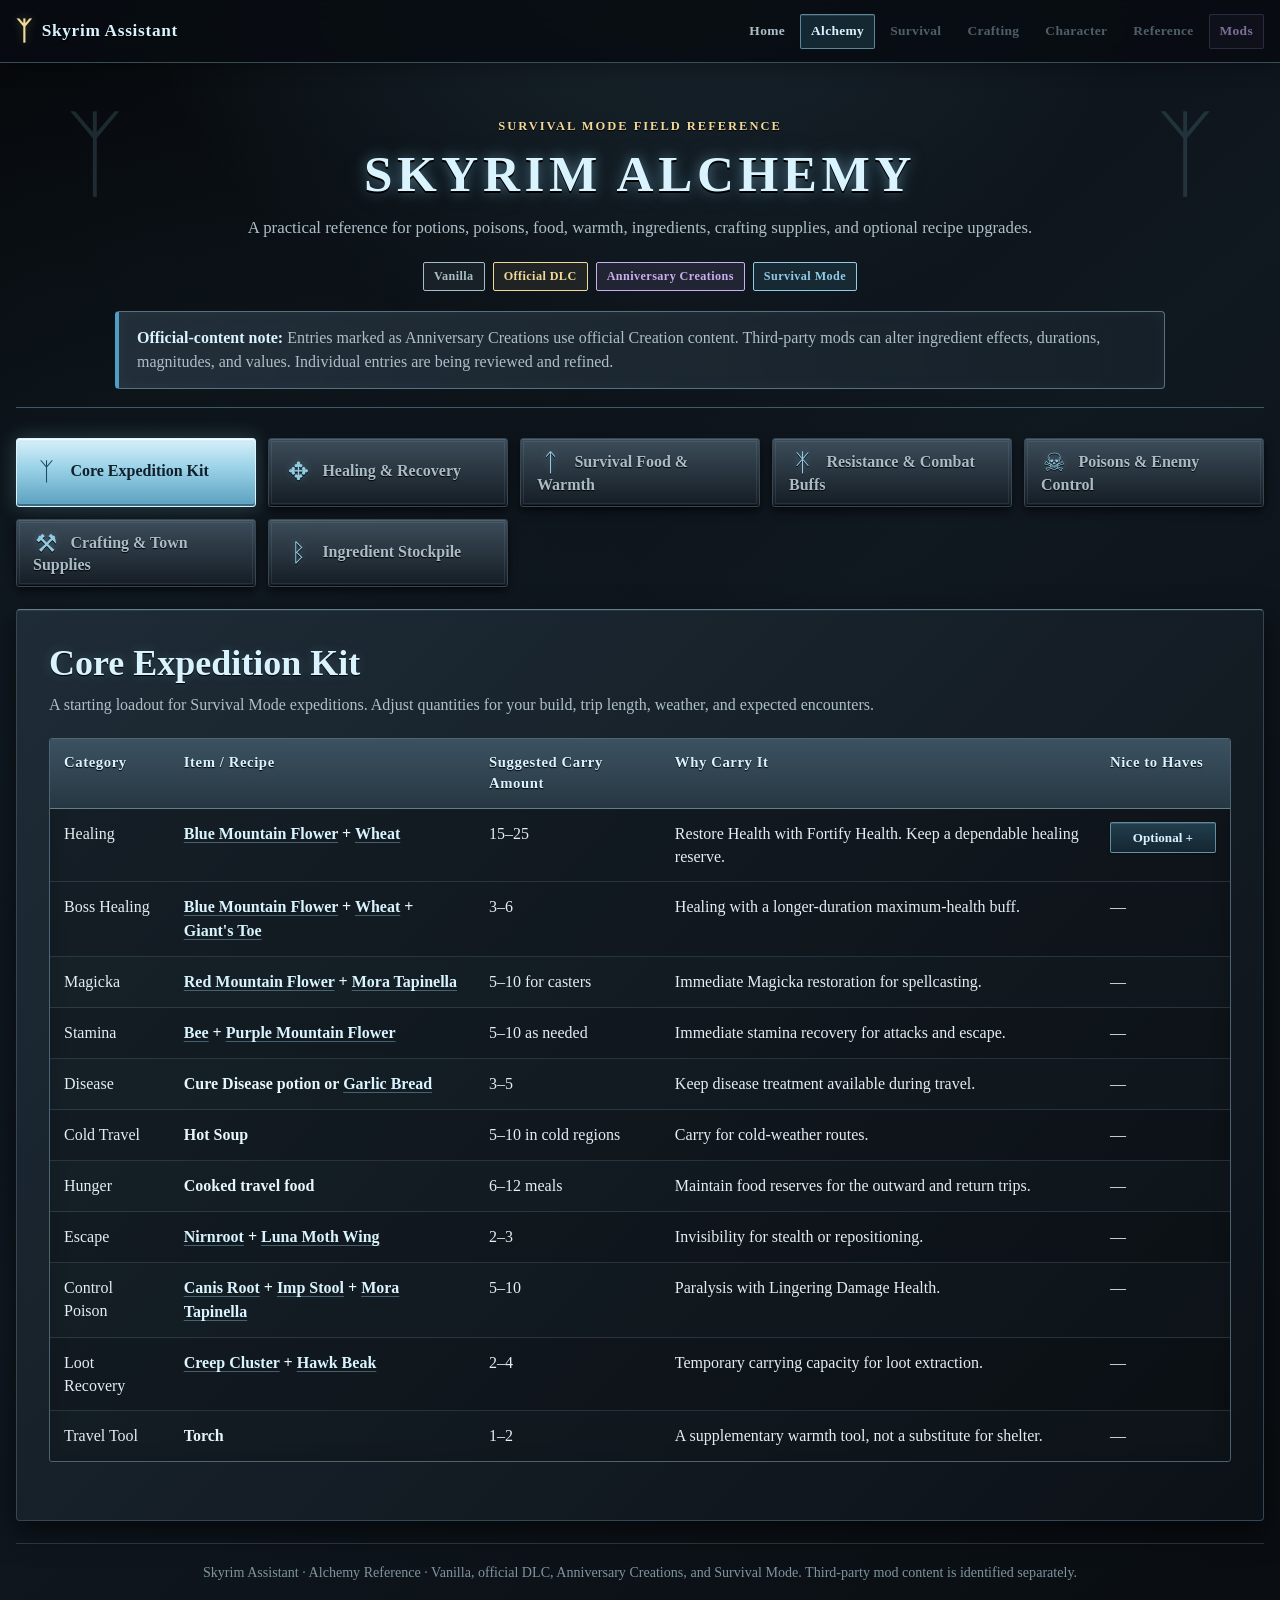
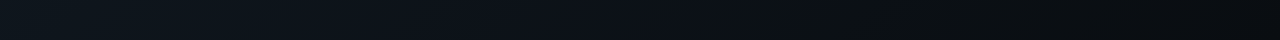
==== commit 58d67d78: "Light Travel Rations Added" ====
--- a/Alchemy.html
+++ b/Alchemy.html
@@ -1888,14 +1888,16 @@
 
                     <!-- START: COLD RECOVERY OPTIONS -->
                     <tbody id="options-survival-cold" class="ingredient-pool" hidden>
-                        <!-- RECIPE OPTIONS LEGEND -->
+                        <!-- SHARED WARMING EFFECTS -->
                         <tr class="nice-to-have-row healing-legend-row">
                             <td colspan="4">
-                                <strong>Warming-food recipes:</strong>
-                                Each row is a complete cooking recipe.
-                                All listed dishes weigh 0.5.
-                                Recovery effects and durations describe the hot versions.
-                                Ingredients are not interchangeable.
+                                <strong>Shared effects:</strong>
+                                All recipes below restore 380 Hunger, reduce accumulated Cold
+                                by 200 points, and increase Warmth by 25 points for 300 seconds
+                                (5 minutes). Each dish weighs 0.5.
+                                The Effects column lists additional benefits.
+                                Each row is a complete cooking recipe; ingredients are not
+                                interchangeable.
                             </td>
                         </tr>
 
@@ -1910,10 +1912,7 @@
                         <!-- START: HOT POTATO SOUP -->
                         <tr class="nice-to-have-row ingredient-safe">
                             <td>
-                                Restore Health: 10 points<br />
-                                Restore Hunger: 380 points<br />
-                                Reduce Cold: 200 points<br />
-                                Fortify Warmth: 25 points for 300 seconds
+                                Restore Health: 10 points
                             </td>
 
                             <td class="recipe">Hot Potato Soup</td>
@@ -1929,10 +1928,7 @@
                         <!-- START: HOT CABBAGE SOUP -->
                         <tr class="nice-to-have-row ingredient-safe">
                             <td>
-                                Restore Health: 10 points<br />
-                                Restore Hunger: 380 points<br />
-                                Reduce Cold: 200 points<br />
-                                Fortify Warmth: 25 points for 300 seconds
+                                Restore Health: 10 points
                             </td>
 
                             <td class="recipe">Hot Cabbage Soup</td>
@@ -1948,10 +1944,7 @@
                         <!-- START: HOT TOMATO SOUP -->
                         <tr class="nice-to-have-row ingredient-safe">
                             <td>
-                                Restore Health: 10 points<br />
-                                Restore Hunger: 380 points<br />
-                                Reduce Cold: 200 points<br />
-                                Fortify Warmth: 25 points for 300 seconds
+                                Restore Health: 10 points
                             </td>
 
                             <td class="recipe">Hot Tomato Soup</td>
@@ -1967,30 +1960,24 @@
                         <!-- START: HOT VEGETABLE SOUP -->
                         <tr class="nice-to-have-row ingredient-safe">
                             <td>
+                                Restore Health: 1 point/second for 720 seconds
+                            </td>
+
+                            <td class="recipe">Hot Vegetable Soup</td>
+
+                            <td class="nice-to-have-use">
+                                Fire Salts + Cabbage + Potato + Leek + Tomato
+                            </td>
+
+                            <td class="nice-to-have-empty-cell"></td>
+                        </tr>
+                        <!-- END: HOT VEGETABLE SOUP -->
+
+                        <!-- START: HOT CRAB STEW -->
+                        <tr class="nice-to-have-row ingredient-safe">
+                            <td>
                                 Restore Health: 1 point/second for 720 seconds<br />
-                                Restore Hunger: 380 points<br />
-                                Reduce Cold: 200 points<br />
-                                Fortify Warmth: 25 points for 300 seconds
-                            </td>
-
-                            <td class="recipe">Hot Vegetable Soup</td>
-
-                            <td class="nice-to-have-use">
-                                Fire Salts + Cabbage + Potato + Leek + Tomato
-                            </td>
-
-                            <td class="nice-to-have-empty-cell"></td>
-                        </tr>
-                        <!-- END: HOT VEGETABLE SOUP -->
-
-                        <!-- START: HOT CRAB STEW -->
-                        <tr class="nice-to-have-row ingredient-safe">
-                            <td>
-                                Restore Health: 1 point/second for 720 seconds<br />
-                                Restore Stamina: 2 points/second for 720 seconds<br />
-                                Restore Hunger: 380 points<br />
-                                Reduce Cold: 200 points<br />
-                                Fortify Warmth: 25 points for 300 seconds
+                                Restore Stamina: 2 points/second for 720 seconds
                             </td>
 
                             <td class="recipe">
@@ -2009,10 +1996,7 @@
                         <!-- START: HOT VENISON STEW -->
                         <tr class="nice-to-have-row ingredient-safe">
                             <td>
-                                Restore Health: 1 point/second for 720 seconds<br />
-                                Restore Hunger: 380 points<br />
-                                Reduce Cold: 200 points<br />
-                                Fortify Warmth: 25 points for 300 seconds
+                                Restore Health: 1 point/second for 720 seconds
                             </td>
 
                             <td class="recipe">Hot Venison Stew</td>
@@ -2028,10 +2012,7 @@
                         <!-- START: HOT ELSWEYR FONDUE -->
                         <tr class="nice-to-have-row ingredient-safe">
                             <td>
-                                Regenerate Magicka: 25% faster for 720 seconds<br />
-                                Restore Hunger: 380 points<br />
-                                Reduce Cold: 200 points<br />
-                                Fortify Warmth: 25 points for 300 seconds
+                                Regenerate Magicka: 25% faster for 720 seconds
                             </td>
 
                             <td class="recipe">Hot Elsweyr Fondue</td>
@@ -2048,10 +2029,7 @@
                         <tr class="nice-to-have-row ingredient-safe">
                             <td>
                                 Restore Health: 15 points immediately<br />
-                                Restore Health: 1 point/second for 720 seconds<br />
-                                Restore Hunger: 380 points<br />
-                                Reduce Cold: 200 points<br />
-                                Fortify Warmth: 25 points for 300 seconds
+                                Restore Health: 1 point/second for 720 seconds
                             </td>
 
                             <td class="recipe">
@@ -2110,16 +2088,244 @@
                     </tbody>
                     <!-- END: LIGHT TRAVEL RATIONS MAIN ROW -->
 
-                    <!-- START: LIGHT TRAVEL RATIONS OPTIONS -->
+                    <!-- START: LIGHT TRAVEL RATION OPTIONS -->
                     <tbody id="options-survival-rations" class="ingredient-pool" hidden>
+                        <!-- SHARED RATION BENEFITS -->
                         <tr class="nice-to-have-row healing-legend-row">
                             <td colspan="4">
-                                <strong>Travel-ration recipe options:</strong>
-                                Complete cooking recipes will be added here after review.
-                            </td>
-                        </tr>
-                    </tbody>
-                    <!-- END: LIGHT TRAVEL RATIONS OPTIONS -->
+                                <strong>Shared effect:</strong>
+                                All foods below restore 220 Hunger per serving.
+                                Each serving weighs 0.1 or 0.2, as listed.
+                                Cooking-pot recipes and oven recipes are identified individually.
+                                Each row is a complete recipe; ingredients are not interchangeable.
+                                Hearthfire and Fishing labels indicate official content,
+                                not third-party mods.
+                            </td>
+                        </tr>
+
+                        <!-- EXPANDED COLUMN HEADINGS -->
+                        <tr class="nice-to-have-row healing-legend-row">
+                            <td><strong>Weight</strong></td>
+                            <td><strong>Food</strong></td>
+                            <td><strong>Ingredients</strong></td>
+                            <td><strong>Preparation</strong></td>
+                        </tr>
+
+                        <!-- START: SALMON STEAK -->
+                        <tr class="nice-to-have-row ingredient-safe">
+                            <td>0.1</td>
+                            <td class="recipe">Salmon Steak</td>
+                            <td class="nice-to-have-use">
+                                Salmon Meat + Salt Pile
+                            </td>
+                            <td>Cooking pot</td>
+                        </tr>
+                        <!-- END: SALMON STEAK -->
+
+                        <!-- START: RABBIT HAUNCH -->
+                        <tr class="nice-to-have-row ingredient-safe">
+                            <td>0.1</td>
+                            <td class="recipe">Rabbit Haunch</td>
+                            <td class="nice-to-have-use">
+                                Raw Rabbit Leg + Salt Pile
+                            </td>
+                            <td>Cooking pot</td>
+                        </tr>
+                        <!-- END: RABBIT HAUNCH -->
+
+                        <!-- START: SEARED SLAUGHTERFISH -->
+                        <tr class="nice-to-have-row ingredient-safe">
+                            <td>0.1</td>
+                            <td class="recipe">
+                                Seared Slaughterfish<br />
+                                <span class="tag tag-ae">Recipe: Official Creation / Fishing</span>
+                            </td>
+                            <td class="nice-to-have-use">
+                                Slaughterfish + Salt Pile
+                            </td>
+                            <td>Cooking pot</td>
+                        </tr>
+                        <!-- END: SEARED SLAUGHTERFISH -->
+
+                        <!-- START: STEAMED MUDCRAB LEGS -->
+                        <tr class="nice-to-have-row ingredient-safe">
+                            <td>0.1</td>
+                            <td class="recipe">
+                                Steamed Mudcrab Legs<br />
+                                <span class="tag tag-ae">Official DLC / Hearthfire</span>
+                            </td>
+                            <td class="nice-to-have-use">
+                                Mudcrab Legs + Butter
+                            </td>
+                            <td>Cooking pot</td>
+                        </tr>
+                        <!-- END: STEAMED MUDCRAB LEGS -->
+
+                        <!-- START: PHEASANT ROAST -->
+                        <tr class="nice-to-have-row ingredient-safe">
+                            <td>0.2</td>
+                            <td class="recipe">Pheasant Roast</td>
+                            <td class="nice-to-have-use">
+                                Pheasant Breast + Salt Pile
+                            </td>
+                            <td>Cooking pot</td>
+                        </tr>
+                        <!-- END: PHEASANT ROAST -->
+
+                        <!-- START: GRILLED CHICKEN BREAST -->
+                        <tr class="nice-to-have-row ingredient-safe">
+                            <td>0.2</td>
+                            <td class="recipe">Grilled Chicken Breast</td>
+                            <td class="nice-to-have-use">
+                                Chicken Breast + Salt Pile
+                            </td>
+                            <td>Cooking pot</td>
+                        </tr>
+                        <!-- END: GRILLED CHICKEN BREAST -->
+
+                        <!-- START: GARLIC BREAD -->
+                        <tr class="nice-to-have-row healing-specialty">
+                            <td>0.1</td>
+                            <td class="recipe">
+                                Garlic Bread<br />
+                                <span>Cures disease</span><br />
+                                <span class="tag tag-ae">Official DLC / Hearthfire</span>
+                            </td>
+                            <td class="nice-to-have-use">
+                                Garlic + Butter + Bread<br />
+                                Produces 2 servings
+                            </td>
+                            <td>Oven</td>
+                        </tr>
+                        <!-- END: GARLIC BREAD -->
+
+                        <!-- START: COOKED PEARLFISH -->
+                        <tr class="nice-to-have-row ingredient-safe">
+                            <td>0.2</td>
+                            <td class="recipe">
+                                Cooked Pearlfish<br />
+                                <span class="tag tag-ae">Official Creation / Fishing</span>
+                            </td>
+                            <td class="nice-to-have-use">
+                                Pearlfish + Salt Pile
+                            </td>
+                            <td>Cooking pot</td>
+                        </tr>
+                        <!-- END: COOKED PEARLFISH -->
+
+                        <!-- START: COOKED ANGELFISH -->
+                        <tr class="nice-to-have-row ingredient-safe">
+                            <td>0.2</td>
+                            <td class="recipe">
+                                Cooked Angelfish<br />
+                                <span class="tag tag-ae">Official Creation / Fishing</span>
+                            </td>
+                            <td class="nice-to-have-use">
+                                Angelfish + Salt Pile
+                            </td>
+                            <td>Cooking pot</td>
+                        </tr>
+                        <!-- END: COOKED ANGELFISH -->
+
+                        <!-- START: COOKED GOLDFISH -->
+                        <tr class="nice-to-have-row ingredient-safe">
+                            <td>0.2</td>
+                            <td class="recipe">
+                                Cooked Goldfish<br />
+                                <span class="tag tag-ae">Official Creation / Fishing</span>
+                            </td>
+                            <td class="nice-to-have-use">
+                                Goldfish + Salt Pile
+                            </td>
+                            <td>Cooking pot</td>
+                        </tr>
+                        <!-- END: COOKED GOLDFISH -->
+
+                        <!-- START: COOKED GLASSFISH -->
+                        <tr class="nice-to-have-row ingredient-safe">
+                            <td>0.2</td>
+                            <td class="recipe">
+                                Cooked Glassfish<br />
+                                <span class="tag tag-ae">Official Creation / Fishing</span>
+                            </td>
+                            <td class="nice-to-have-use">
+                                Glassfish + Salt Pile
+                            </td>
+                            <td>Cooking pot</td>
+                        </tr>
+                        <!-- END: COOKED GLASSFISH -->
+
+                        <!-- START: APPLE DUMPLING -->
+                        <tr class="nice-to-have-row ingredient-safe">
+                            <td>0.1</td>
+                            <td class="recipe">
+                                Apple Dumpling<br />
+                                <span class="tag tag-ae">Official DLC / Hearthfire</span>
+                            </td>
+                            <td class="nice-to-have-use">
+                                Sack of Flour + Green Apple + Red Apple
+                            </td>
+                            <td>Oven</td>
+                        </tr>
+                        <!-- END: APPLE DUMPLING -->
+
+                        <!-- START: BRAIDED BREAD -->
+                        <tr class="nice-to-have-row ingredient-safe">
+                            <td>0.2</td>
+                            <td class="recipe">
+                                Braided Bread<br />
+                                <span class="tag tag-ae">Official DLC / Hearthfire</span>
+                            </td>
+                            <td class="nice-to-have-use">
+                                Sack of Flour + Salt Pile
+                            </td>
+                            <td>Oven</td>
+                        </tr>
+                        <!-- END: BRAIDED BREAD -->
+
+                        <!-- START: JAZBAY CROSTATA -->
+                        <tr class="nice-to-have-row ingredient-safe">
+                            <td>0.2</td>
+                            <td class="recipe">
+                                Jazbay Crostata<br />
+                                <span class="tag tag-ae">Official DLC / Hearthfire</span>
+                            </td>
+                            <td class="nice-to-have-use">
+                                Butter + Jazbay Grapes &times; 2 + Sack of Flour
+                            </td>
+                            <td>Oven</td>
+                        </tr>
+                        <!-- END: JAZBAY CROSTATA -->
+
+                        <!-- START: JUNIPER BERRY CROSTATA -->
+                        <tr class="nice-to-have-row ingredient-safe">
+                            <td>0.2</td>
+                            <td class="recipe">
+                                Juniper Berry Crostata<br />
+                                <span class="tag tag-ae">Official DLC / Hearthfire</span>
+                            </td>
+                            <td class="nice-to-have-use">
+                                Butter + Juniper Berries &times; 3 + Sack of Flour
+                            </td>
+                            <td>Oven</td>
+                        </tr>
+                        <!-- END: JUNIPER BERRY CROSTATA -->
+
+                        <!-- START: SNOWBERRY CROSTATA -->
+                        <tr class="nice-to-have-row ingredient-safe">
+                            <td>0.2</td>
+                            <td class="recipe">
+                                Snowberry Crostata<br />
+                                <span class="tag tag-ae">Official DLC / Hearthfire</span>
+                            </td>
+                            <td class="nice-to-have-use">
+                                Butter + Snowberries &times; 2 + Sack of Flour
+                            </td>
+                            <td>Oven</td>
+                        </tr>
+                        <!-- END: SNOWBERRY CROSTATA -->
+                    </tbody>
+                    <!--END: lIGHT TRAVEL RATION OPTIONS -->
 
                     <!-- START: LARGE MEAL MAIN ROW -->
                     <tbody>
